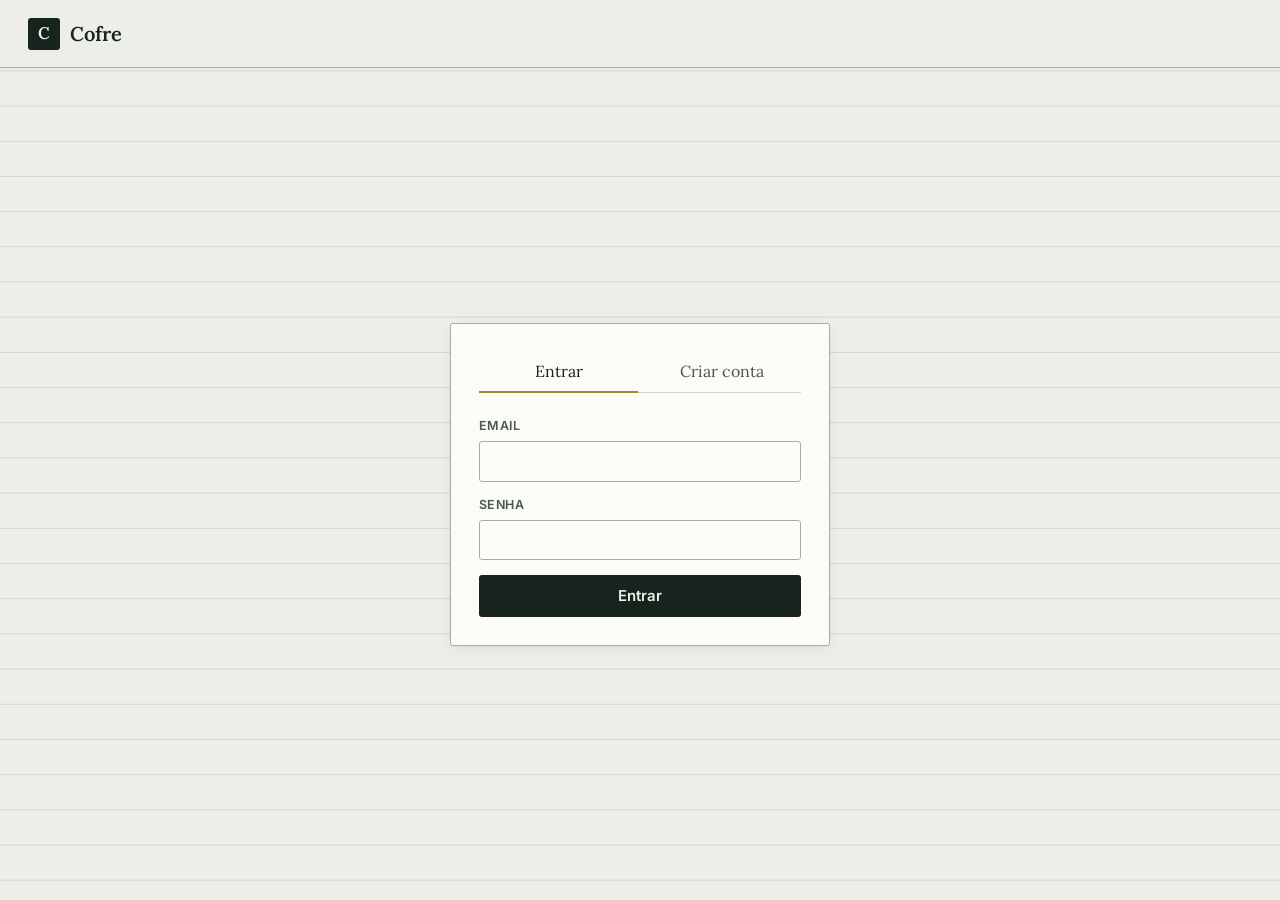
==== front/index.html @ 4e57427f "v1: backend FastAPI + JWT e frontend HTML CSS JS" ====
<!DOCTYPE html>
<html lang="pt-BR">
<head>
<meta charset="UTF-8" />
<meta name="viewport" content="width=device-width, initial-scale=1.0" />
<title>Cofre — controle financeiro pessoal</title>
<link rel="preconnect" href="https://fonts.googleapis.com" />
<link rel="preconnect" href="https://fonts.gstatic.com" crossorigin />
<link href="https://fonts.googleapis.com/css2?family=Lora:ital,wght@0,500;0,600;1,500&family=Inter:wght@400;500;600;700&family=IBM+Plex+Mono:wght@400;500;600&display=swap" rel="stylesheet" />
<link rel="stylesheet" href="css/style.css" />
</head>
<body>

<header class="topo">
  <div class="topo__marca">
    <span class="topo__selo">C</span>
    <span class="topo__nome">Cofre</span>
  </div>
  <button id="btn-sair" class="btn btn--fantasma oculto">Sair</button>
</header>

<main id="tela-auth" class="tela-auth">
  <div class="cartao-auth">
    <div class="cartao-auth__abas" role="tablist">
      <button class="aba is-ativa" data-aba="login" role="tab" aria-selected="true">Entrar</button>
      <button class="aba" data-aba="cadastro" role="tab" aria-selected="false">Criar conta</button>
    </div>

    <form id="form-login" class="formulario" data-painel="login">
      <p class="erro-formulario" id="erro-login" role="alert"></p>
      <label class="campo">
        <span>Email</span>
        <input type="email" name="email" required autocomplete="email" />
      </label>
      <label class="campo">
        <span>Senha</span>
        <input type="password" name="senha" required autocomplete="current-password" />
      </label>
      <button type="submit" class="btn btn--principal">Entrar</button>
    </form>

    <form id="form-cadastro" class="formulario oculto" data-painel="cadastro">
      <p class="erro-formulario" id="erro-cadastro" role="alert"></p>
      <label class="campo">
        <span>Nome</span>
        <input type="text" name="nome" required autocomplete="name" />
      </label>
      <label class="campo">
        <span>Email</span>
        <input type="email" name="email" required autocomplete="email" />
      </label>
      <label class="campo">
        <span>Senha</span>
        <input type="password" name="senha" required minlength="6" autocomplete="new-password" />
      </label>
      <button type="submit" class="btn btn--principal">Criar conta</button>
    </form>
  </div>
</main>

<main id="tela-app" class="tela-app oculto">

  <section class="resumo" aria-label="Resumo financeiro">
    <div class="resumo__item">
      <span class="resumo__rotulo">Receitas</span>
      <span class="resumo__valor valor--receita" id="valor-receitas">R$ 0,00</span>
    </div>
    <div class="resumo__item">
      <span class="resumo__rotulo">Despesas</span>
      <span class="resumo__valor valor--despesa" id="valor-despesas">R$ 0,00</span>
    </div>
    <div class="resumo__item resumo__item--saldo">
      <span class="resumo__rotulo">Saldo</span>
      <span class="resumo__valor resumo__valor--saldo" id="valor-saldo">R$ 0,00</span>
    </div>
  </section>

  <div class="grade-principal">

    <section class="painel painel--form" aria-label="Nova movimentação">
      <h2 class="painel__titulo">Nova movimentação</h2>
      <form id="form-movimentacao" class="formulario">
        <p class="erro-formulario" id="erro-movimentacao" role="alert"></p>

        <div class="campo-grupo-tipo" role="radiogroup" aria-label="Tipo">
          <label class="opcao-tipo">
            <input type="radio" name="tipo" value="receita" checked />
            <span>Receita</span>
          </label>
          <label class="opcao-tipo">
            <input type="radio" name="tipo" value="despesa" />
            <span>Despesa</span>
          </label>
        </div>

        <label class="campo">
          <span>Valor</span>
          <input type="number" name="valor" step="0.01" min="0.01" required placeholder="0,00" />
        </label>

        <label class="campo">
          <span>Categoria</span>
          <select name="categoria_id" id="select-categoria" required></select>
        </label>

        <button type="button" id="btn-toggle-nova-categoria" class="link-acao">+ nova categoria</button>

        <div id="bloco-nova-categoria" class="bloco-nova-categoria oculto">
          <label class="campo">
            <span>Nome da categoria</span>
            <input type="text" id="input-nome-categoria" maxlength="80" placeholder="Ex: Freelas" />
          </label>
          <button type="button" id="btn-salvar-categoria" class="btn btn--secundario btn--pequeno">Salvar categoria</button>
        </div>

        <label class="campo">
          <span>Descrição</span>
          <input type="text" name="descricao" maxlength="255" placeholder="Opcional" />
        </label>

        <label class="campo">
          <span>Data</span>
          <input type="date" name="data" required />
        </label>

        <button type="submit" class="btn btn--principal">Adicionar</button>
      </form>
    </section>

    <section class="painel painel--historico" aria-label="Histórico de movimentações">
      <div class="painel__cabecalho">
        <h2 class="painel__titulo">Histórico</h2>
        <button id="btn-toggle-filtros" class="link-acao">Filtros</button>
      </div>

      <div id="bloco-filtros" class="bloco-filtros oculto">
        <label class="campo campo--compacto">
          <span>Tipo</span>
          <select id="filtro-tipo">
            <option value="">Todos</option>
            <option value="receita">Receita</option>
            <option value="despesa">Despesa</option>
          </select>
        </label>
        <label class="campo campo--compacto">
          <span>Categoria</span>
          <select id="filtro-categoria">
            <option value="">Todas</option>
          </select>
        </label>
        <label class="campo campo--compacto">
          <span>De</span>
          <input type="date" id="filtro-data-inicio" />
        </label>
        <label class="campo campo--compacto">
          <span>Até</span>
          <input type="date" id="filtro-data-fim" />
        </label>
        <label class="campo campo--compacto">
          <span>Ordenar por</span>
          <select id="filtro-ordenar-por">
            <option value="data">Data</option>
            <option value="valor">Valor</option>
            <option value="criado_em">Criado em</option>
          </select>
        </label>
        <label class="campo campo--compacto">
          <span>Ordem</span>
          <select id="filtro-ordem">
            <option value="desc">Decrescente</option>
            <option value="asc">Crescente</option>
          </select>
        </label>
        <div class="bloco-filtros__acoes">
          <button id="btn-aplicar-filtros" class="btn btn--secundario btn--pequeno">Aplicar</button>
          <button id="btn-limpar-filtros" class="btn btn--fantasma btn--pequeno">Limpar</button>
        </div>
      </div>

      <div class="tabela-scroll">
        <table class="tabela-historico">
          <thead>
            <tr>
              <th>Data</th>
              <th>Descrição</th>
              <th>Categoria</th>
              <th class="alinhar-direita">Valor</th>
              <th class="alinhar-direita">Ações</th>
            </tr>
          </thead>
          <tbody id="corpo-historico">
          </tbody>
        </table>
        <p id="historico-vazio" class="estado-vazio oculto">
          Nenhuma movimentação por aqui ainda. Adicione a primeira ao lado.
        </p>
      </div>

      <div class="paginacao">
        <button id="btn-pagina-anterior" class="btn btn--fantasma btn--pequeno" disabled>← Anterior</button>
        <span id="texto-paginacao" class="paginacao__texto"></span>
        <button id="btn-pagina-proxima" class="btn btn--fantasma btn--pequeno" disabled>Próxima →</button>
      </div>
    </section>

  </div>
</main>

<div id="modal-edicao" class="modal oculto" role="dialog" aria-modal="true" aria-labelledby="modal-edicao-titulo">
  <div class="modal__conteudo">
    <h2 id="modal-edicao-titulo" class="painel__titulo">Editar movimentação</h2>
    <form id="form-edicao" class="formulario">
      <p class="erro-formulario" id="erro-edicao" role="alert"></p>
      <input type="hidden" name="id" />
      <label class="campo">
        <span>Valor</span>
        <input type="number" name="valor" step="0.01" min="0.01" required />
      </label>
      <label class="campo">
        <span>Categoria</span>
        <select name="categoria_id" id="select-categoria-edicao" required></select>
      </label>
      <label class="campo">
        <span>Descrição</span>
        <input type="text" name="descricao" maxlength="255" />
      </label>
      <label class="campo">
        <span>Data</span>
        <input type="date" name="data" required />
      </label>
      <div class="modal__acoes">
        <button type="button" id="btn-cancelar-edicao" class="btn btn--fantasma">Cancelar</button>
        <button type="submit" class="btn btn--principal">Salvar</button>
      </div>
    </form>
  </div>
</div>

<div id="regiao-toast" class="regiao-toast" aria-live="polite"></div>

<script src="js/config.js"></script>
<script src="js/api.js"></script>
<script src="js/app.js"></script>
</body>
</html>
---- front/css/style.css ----
/* ============================================================
   COFRE — sistema de design "livro-razão"

   Conceito: precisão contábil, não fintech genérica. Fundo papel,
   tinta verde-floresta, números em monoespaçada como um razão de
   verdade. Verde/terracota codificam receita/despesa (informação
   real, não decoração). O saldo final leva sublinhado duplo — a
   convenção contábil de fechamento de conta.
   ============================================================ */

:root {
  /* Cor */
  --papel: #EDEEE7;
  --papel-cartao: #FBFBF8;
  --tinta: #16241D;
  --tinta-suave: #4A5850;
  --linha: #D3D6C9;
  --linha-forte: #A9AF9C;
  --receita: #2F6F4E;
  --receita-fundo: #E4EFE7;
  --despesa: #B3462C;
  --despesa-fundo: #F5E7E1;
  --dourado: #A9862E;
  --dourado-fundo: #F1E9D2;
  --erro: #A3341E;
  --erro-fundo: #FBE9E5;

  /* Tipografia */
  --fonte-display: "Lora", Georgia, serif;
  --fonte-corpo: "Inter", system-ui, sans-serif;
  --fonte-mono: "IBM Plex Mono", "Courier New", monospace;

  /* Layout */
  --raio: 3px;
  --sombra-cartao: 0 1px 2px rgba(22, 36, 29, 0.06), 0 4px 16px rgba(22, 36, 29, 0.05);
  --transicao: 140ms ease;
}

@media (prefers-reduced-motion: reduce) {
  :root { --transicao: 0ms; }
  * { animation-duration: 0.001ms !important; transition-duration: 0.001ms !important; }
}

* { box-sizing: border-box; }

body {
  margin: 0;
  background: var(--papel);
  background-image:
    linear-gradient(var(--linha) 1px, transparent 1px);
  background-size: 100% 2.2rem;
  color: var(--tinta);
  font-family: var(--fonte-corpo);
  font-size: 15px;
  line-height: 1.5;
  min-height: 100vh;
}

.oculto { display: none !important; }

button, input, select {
  font-family: inherit;
  font-size: inherit;
  color: inherit;
}

:focus-visible {
  outline: 2px solid var(--dourado);
  outline-offset: 2px;
}

/* ---------- Topo ---------- */

.topo {
  display: flex;
  align-items: center;
  justify-content: space-between;
  padding: 1.1rem 1.75rem;
  border-bottom: 1px solid var(--linha-forte);
  background: var(--papel);
}

.topo__marca {
  display: flex;
  align-items: center;
  gap: 0.6rem;
}

.topo__selo {
  width: 2rem;
  height: 2rem;
  display: grid;
  place-items: center;
  background: var(--tinta);
  color: var(--papel);
  font-family: var(--fonte-display);
  font-weight: 600;
  border-radius: var(--raio);
  font-size: 1.05rem;
}

.topo__nome {
  font-family: var(--fonte-display);
  font-weight: 600;
  font-size: 1.25rem;
  letter-spacing: 0.01em;
}

/* ---------- Botões ---------- */

.btn {
  font-weight: 600;
  padding: 0.65rem 1.2rem;
  border-radius: var(--raio);
  border: 1px solid transparent;
  cursor: pointer;
  transition: background var(--transicao), border-color var(--transicao), color var(--transicao);
}

.btn--principal {
  background: var(--tinta);
  color: var(--papel);
}
.btn--principal:hover { background: #24382c; }

.btn--secundario {
  background: transparent;
  border-color: var(--tinta);
  color: var(--tinta);
}
.btn--secundario:hover { background: rgba(22, 36, 29, 0.06); }

.btn--fantasma {
  background: transparent;
  color: var(--tinta-suave);
  border-color: var(--linha-forte);
}
.btn--fantasma:hover { border-color: var(--tinta); color: var(--tinta); }

.btn--pequeno { padding: 0.45rem 0.85rem; font-size: 0.85rem; }

.btn:disabled { opacity: 0.4; cursor: not-allowed; }

.link-acao {
  background: none;
  border: none;
  padding: 0;
  color: var(--dourado);
  font-weight: 600;
  font-size: 0.85rem;
  cursor: pointer;
  text-decoration: underline;
  text-underline-offset: 3px;
}

/* ---------- Auth ---------- */

.tela-auth {
  min-height: calc(100vh - 68px);
  display: grid;
  place-items: center;
  padding: 2rem 1rem;
}

.cartao-auth {
  width: 100%;
  max-width: 380px;
  background: var(--papel-cartao);
  border: 1px solid var(--linha-forte);
  border-radius: var(--raio);
  box-shadow: var(--sombra-cartao);
  padding: 1.75rem;
}

.cartao-auth__abas {
  display: flex;
  gap: 0.25rem;
  margin-bottom: 1.5rem;
  border-bottom: 1px solid var(--linha);
}

.aba {
  flex: 1;
  background: none;
  border: none;
  padding: 0.6rem 0;
  font-family: var(--fonte-display);
  font-size: 1rem;
  color: var(--tinta-suave);
  cursor: pointer;
  border-bottom: 2px solid transparent;
  margin-bottom: -1px;
}

.aba.is-ativa {
  color: var(--tinta);
  border-bottom-color: var(--dourado);
}

/* ---------- Formulários ---------- */

.formulario { display: flex; flex-direction: column; gap: 0.9rem; }

.campo { display: flex; flex-direction: column; gap: 0.35rem; }

.campo span {
  font-size: 0.78rem;
  font-weight: 600;
  color: var(--tinta-suave);
  text-transform: uppercase;
  letter-spacing: 0.04em;
}

.campo input, .campo select {
  padding: 0.6rem 0.7rem;
  border: 1px solid var(--linha-forte);
  border-radius: var(--raio);
  background: var(--papel-cartao);
  color: var(--tinta);
}

.campo input:focus, .campo select:focus {
  border-color: var(--dourado);
}

.campo--compacto { min-width: 130px; }

.erro-formulario {
  display: none;
  margin: 0;
  padding: 0.6rem 0.8rem;
  background: var(--erro-fundo);
  color: var(--erro);
  border-radius: var(--raio);
  font-size: 0.85rem;
}
.erro-formulario.is-visivel { display: block; }

.campo-grupo-tipo {
  display: flex;
  gap: 0.6rem;
}

.opcao-tipo {
  flex: 1;
  display: flex;
  align-items: center;
  justify-content: center;
  gap: 0.4rem;
  padding: 0.55rem;
  border: 1px solid var(--linha-forte);
  border-radius: var(--raio);
  cursor: pointer;
  font-weight: 600;
  font-size: 0.9rem;
}

.opcao-tipo:has(input:checked) {
  border-color: var(--tinta);
  background: rgba(22, 36, 29, 0.05);
}

.bloco-nova-categoria {
  display: flex;
  gap: 0.6rem;
  align-items: flex-end;
  padding: 0.75rem;
  background: var(--dourado-fundo);
  border-radius: var(--raio);
}
.bloco-nova-categoria .campo { flex: 1; }

/* ---------- App / Dashboard ---------- */

.tela-app {
  max-width: 1100px;
  margin: 0 auto;
  padding: 1.75rem;
}

.resumo {
  display: grid;
  grid-template-columns: repeat(3, 1fr);
  gap: 1rem;
  margin-bottom: 1.75rem;
}

.resumo__item {
  background: var(--papel-cartao);
  border: 1px solid var(--linha-forte);
  border-radius: var(--raio);
  padding: 1.1rem 1.3rem;
  box-shadow: var(--sombra-cartao);
}

.resumo__rotulo {
  display: block;
  font-size: 0.78rem;
  font-weight: 600;
  text-transform: uppercase;
  letter-spacing: 0.05em;
  color: var(--tinta-suave);
  margin-bottom: 0.4rem;
}

.resumo__valor {
  display: block;
  font-family: var(--fonte-mono);
  font-size: 1.5rem;
  font-weight: 600;
}

.valor--receita { color: var(--receita); }
.valor--despesa { color: var(--despesa); }

.resumo__item--saldo {
  border-color: var(--tinta);
}

.resumo__valor--saldo {
  padding-bottom: 0.35rem;
  border-bottom: 3px double var(--tinta);
  display: inline-block;
}

/* ---------- Grade principal ---------- */

.grade-principal {
  display: grid;
  grid-template-columns: 300px 1fr;
  gap: 1.5rem;
  align-items: start;
}

.painel {
  background: var(--papel-cartao);
  border: 1px solid var(--linha-forte);
  border-radius: var(--raio);
  box-shadow: var(--sombra-cartao);
  padding: 1.3rem;
}

.painel__titulo {
  font-family: var(--fonte-display);
  font-size: 1.1rem;
  font-weight: 600;
  margin: 0 0 1rem;
}

.painel__cabecalho {
  display: flex;
  align-items: center;
  justify-content: space-between;
  margin-bottom: 1rem;
}
.painel__cabecalho .painel__titulo { margin: 0; }

/* ---------- Filtros ---------- */

.bloco-filtros {
  display: flex;
  flex-wrap: wrap;
  gap: 0.75rem;
  padding: 1rem;
  margin-bottom: 1rem;
  background: var(--papel);
  border: 1px solid var(--linha);
  border-radius: var(--raio);
  align-items: flex-end;
}

.bloco-filtros__acoes {
  display: flex;
  gap: 0.5rem;
}

/* ---------- Tabela ---------- */

.tabela-scroll { overflow-x: auto; }

.tabela-historico {
  width: 100%;
  border-collapse: collapse;
  font-size: 0.9rem;
}

.tabela-historico th {
  text-align: left;
  font-size: 0.72rem;
  text-transform: uppercase;
  letter-spacing: 0.05em;
  color: var(--tinta-suave);
  padding: 0.5rem 0.6rem;
  border-bottom: 1px solid var(--linha-forte);
}

.tabela-historico td {
  padding: 0.65rem 0.6rem;
  border-bottom: 1px solid var(--linha);
  vertical-align: middle;
}

.tabela-historico tbody tr:hover { background: rgba(22, 36, 29, 0.03); }

.alinhar-direita { text-align: right; }

.celula-valor {
  font-family: var(--fonte-mono);
  font-weight: 600;
  white-space: nowrap;
}

.etiqueta-categoria {
  display: inline-block;
  padding: 0.15rem 0.55rem;
  border-radius: 999px;
  font-size: 0.78rem;
  background: var(--linha);
}

.acoes-linha { display: flex; gap: 0.5rem; justify-content: flex-end; }
.acoes-linha button {
  background: none;
  border: none;
  padding: 0.2rem 0.3rem;
  cursor: pointer;
  font-size: 0.82rem;
  font-weight: 600;
  color: var(--tinta-suave);
  text-decoration: underline;
  text-underline-offset: 2px;
}
.acoes-linha button:hover { color: var(--tinta); }
.acoes-linha .btn-apagar:hover { color: var(--despesa); }

.estado-vazio {
  text-align: center;
  color: var(--tinta-suave);
  padding: 2rem 1rem;
  font-style: italic;
  font-family: var(--fonte-display);
}

/* ---------- Paginação ---------- */

.paginacao {
  display: flex;
  align-items: center;
  justify-content: center;
  gap: 1rem;
  margin-top: 1rem;
}

.paginacao__texto {
  font-family: var(--fonte-mono);
  font-size: 0.8rem;
  color: var(--tinta-suave);
}

/* ---------- Modal de edição ---------- */

.modal {
  position: fixed;
  inset: 0;
  background: rgba(22, 36, 29, 0.35);
  display: grid;
  place-items: center;
  padding: 1rem;
  z-index: 10;
}

.modal__conteudo {
  width: 100%;
  max-width: 420px;
  background: var(--papel-cartao);
  border-radius: var(--raio);
  padding: 1.5rem;
  box-shadow: var(--sombra-cartao);
}

.modal__acoes {
  display: flex;
  justify-content: flex-end;
  gap: 0.6rem;
  margin-top: 0.4rem;
}

/* ---------- Toasts ---------- */

.regiao-toast {
  position: fixed;
  bottom: 1.25rem;
  right: 1.25rem;
  display: flex;
  flex-direction: column;
  gap: 0.5rem;
  z-index: 20;
}

.toast {
  background: var(--tinta);
  color: var(--papel);
  padding: 0.7rem 1rem;
  border-radius: var(--raio);
  font-size: 0.85rem;
  box-shadow: var(--sombra-cartao);
  animation: toast-entrada var(--transicao) ease;
}

.toast--erro { background: var(--erro); }

@keyframes toast-entrada {
  from { opacity: 0; transform: translateY(6px); }
  to { opacity: 1; transform: translateY(0); }
}

/* ---------- Responsivo ---------- */

@media (max-width: 800px) {
  .grade-principal { grid-template-columns: 1fr; }
  .resumo { grid-template-columns: 1fr; }
  .tela-app { padding: 1rem; }
}
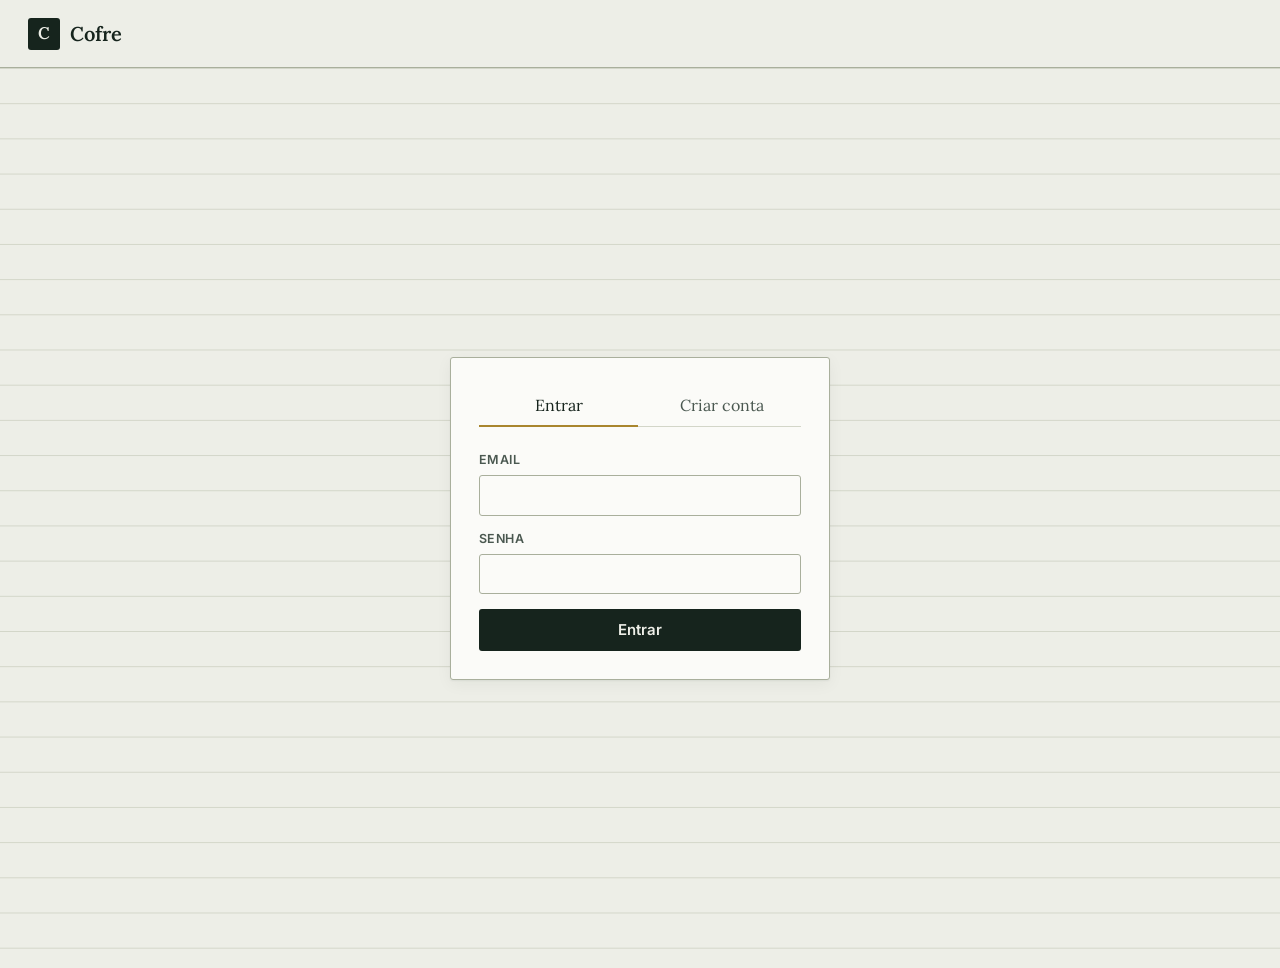
==== commit de3c36f8: "fase 1 da profissionalização do mvp" ====
--- a/front/index.html
+++ b/front/index.html
@@ -9,14 +9,13 @@
 <link href="https://fonts.googleapis.com/css2?family=Lora:ital,wght@0,500;0,600;1,500&family=Inter:wght@400;500;600;700&family=IBM+Plex+Mono:wght@400;500;600&display=swap" rel="stylesheet" />
 <link rel="stylesheet" href="css/style.css" />
 </head>
-<body>
-
-<header class="topo">
+<body data-pagina="inicio">
+
+<header class="topo" id="topo-publico">
   <div class="topo__marca">
     <span class="topo__selo">C</span>
     <span class="topo__nome">Cofre</span>
   </div>
-  <button id="btn-sair" class="btn btn--fantasma oculto">Sair</button>
 </header>
 
 <main id="tela-auth" class="tela-auth">
@@ -58,153 +57,225 @@
   </div>
 </main>
 
-<main id="tela-app" class="tela-app oculto">
-
-  <section class="resumo" aria-label="Resumo financeiro">
-    <div class="resumo__item">
-      <span class="resumo__rotulo">Receitas</span>
-      <span class="resumo__valor valor--receita" id="valor-receitas">R$ 0,00</span>
+<div id="app-shell" class="app-shell oculto">
+
+  <aside class="sidebar" id="sidebar">
+    <div class="sidebar__topo">
+      <button type="button" class="sidebar__toggle" data-acao="toggle-sidebar" aria-label="Recolher/expandir menu">☰</button>
+      <div class="sidebar__marca">
+        <span class="sidebar__selo">C</span>
+        <span class="sidebar__nome">Cofre</span>
+      </div>
     </div>
-    <div class="resumo__item">
-      <span class="resumo__rotulo">Despesas</span>
-      <span class="resumo__valor valor--despesa" id="valor-despesas">R$ 0,00</span>
+
+    <nav class="sidebar__nav">
+      <a href="index.html" class="sidebar__link" data-pagina="inicio">
+        <span class="sidebar__icone"><svg viewBox="0 0 24 24" fill="none" stroke="currentColor" stroke-width="2" stroke-linecap="round" stroke-linejoin="round"><path d="M3 11l9-8 9 8"/><path d="M5 10v10h14V10"/></svg></span>
+        <span class="sidebar__label">Início</span>
+      </a>
+      <a href="relatorios.html" class="sidebar__link" data-pagina="relatorios">
+        <span class="sidebar__icone"><svg viewBox="0 0 24 24" fill="none" stroke="currentColor" stroke-width="2" stroke-linecap="round" stroke-linejoin="round"><line x1="4" y1="20" x2="4" y2="12"/><line x1="12" y1="20" x2="12" y2="6"/><line x1="20" y1="20" x2="20" y2="14"/></svg></span>
+        <span class="sidebar__label">Relatórios</span>
+      </a>
+      <button type="button" class="sidebar__link" id="link-contas-sidebar">
+        <span class="sidebar__icone"><svg viewBox="0 0 24 24" fill="none" stroke="currentColor" stroke-width="2" stroke-linecap="round" stroke-linejoin="round"><rect x="3" y="6" width="18" height="13" rx="2"/><path d="M3 10h18"/><circle cx="16" cy="14" r="1"/></svg></span>
+        <span class="sidebar__label">Contas</span>
+      </button>
+      <span class="sidebar__link sidebar__link--desabilitado" title="Em breve">
+        <span class="sidebar__icone"><svg viewBox="0 0 24 24" fill="none" stroke="currentColor" stroke-width="2" stroke-linecap="round" stroke-linejoin="round"><circle cx="12" cy="12" r="9"/><path d="M12 7v5l3 3"/></svg></span>
+        <span class="sidebar__label">Pendências</span>
+        <span class="sidebar__selo-em-breve">em breve</span>
+      </span>
+      <span class="sidebar__link sidebar__link--desabilitado" title="Em breve">
+        <span class="sidebar__icone"><svg viewBox="0 0 24 24" fill="none" stroke="currentColor" stroke-width="2" stroke-linecap="round" stroke-linejoin="round"><circle cx="12" cy="12" r="9"/><circle cx="12" cy="12" r="5"/><circle cx="12" cy="12" r="1"/></svg></span>
+        <span class="sidebar__label">Planos e Metas</span>
+        <span class="sidebar__selo-em-breve">em breve</span>
+      </span>
+    </nav>
+
+    <div class="sidebar__rodape">
+      <button id="btn-sair-sidebar" class="btn btn--fantasma btn--pequeno"><span class="rotulo-completo">Sair</span></button>
     </div>
-    <div class="resumo__item resumo__item--saldo">
-      <span class="resumo__rotulo">Saldo</span>
-      <span class="resumo__valor resumo__valor--saldo" id="valor-saldo">R$ 0,00</span>
-    </div>
-  </section>
-
-  <div class="grade-principal">
-
-    <section class="painel painel--form" aria-label="Nova movimentação">
-      <h2 class="painel__titulo">Nova movimentação</h2>
-      <form id="form-movimentacao" class="formulario">
-        <p class="erro-formulario" id="erro-movimentacao" role="alert"></p>
-
-        <div class="campo-grupo-tipo" role="radiogroup" aria-label="Tipo">
-          <label class="opcao-tipo">
-            <input type="radio" name="tipo" value="receita" checked />
-            <span>Receita</span>
-          </label>
-          <label class="opcao-tipo">
-            <input type="radio" name="tipo" value="despesa" />
-            <span>Despesa</span>
-          </label>
+  </aside>
+
+  <div class="app-shell__conteudo">
+    <header class="topo">
+      <button type="button" class="topo__abrir-sidebar" data-acao="toggle-sidebar" aria-label="Abrir/recolher menu">☰</button>
+    </header>
+
+    <main id="tela-app" class="tela-app">
+
+      <section class="resumo" aria-label="Resumo financeiro">
+        <div class="resumo__item">
+          <span class="resumo__rotulo">Receitas</span>
+          <span class="resumo__valor valor--receita" id="valor-receitas">R$ 0,00</span>
         </div>
-
-        <label class="campo">
-          <span>Valor</span>
-          <input type="number" name="valor" step="0.01" min="0.01" required placeholder="0,00" />
-        </label>
-
-        <label class="campo">
-          <span>Categoria</span>
-          <select name="categoria_id" id="select-categoria" required></select>
-        </label>
-
-        <button type="button" id="btn-toggle-nova-categoria" class="link-acao">+ nova categoria</button>
-
-        <div id="bloco-nova-categoria" class="bloco-nova-categoria oculto">
-          <label class="campo">
-            <span>Nome da categoria</span>
-            <input type="text" id="input-nome-categoria" maxlength="80" placeholder="Ex: Freelas" />
-          </label>
-          <button type="button" id="btn-salvar-categoria" class="btn btn--secundario btn--pequeno">Salvar categoria</button>
+        <div class="resumo__item">
+          <span class="resumo__rotulo">Despesas</span>
+          <span class="resumo__valor valor--despesa" id="valor-despesas">R$ 0,00</span>
         </div>
-
-        <label class="campo">
-          <span>Descrição</span>
-          <input type="text" name="descricao" maxlength="255" placeholder="Opcional" />
-        </label>
-
-        <label class="campo">
-          <span>Data</span>
-          <input type="date" name="data" required />
-        </label>
-
-        <button type="submit" class="btn btn--principal">Adicionar</button>
-      </form>
-    </section>
-
-    <section class="painel painel--historico" aria-label="Histórico de movimentações">
-      <div class="painel__cabecalho">
-        <h2 class="painel__titulo">Histórico</h2>
-        <button id="btn-toggle-filtros" class="link-acao">Filtros</button>
-      </div>
-
-      <div id="bloco-filtros" class="bloco-filtros oculto">
-        <label class="campo campo--compacto">
-          <span>Tipo</span>
-          <select id="filtro-tipo">
-            <option value="">Todos</option>
-            <option value="receita">Receita</option>
-            <option value="despesa">Despesa</option>
-          </select>
-        </label>
-        <label class="campo campo--compacto">
-          <span>Categoria</span>
-          <select id="filtro-categoria">
-            <option value="">Todas</option>
-          </select>
-        </label>
-        <label class="campo campo--compacto">
-          <span>De</span>
-          <input type="date" id="filtro-data-inicio" />
-        </label>
-        <label class="campo campo--compacto">
-          <span>Até</span>
-          <input type="date" id="filtro-data-fim" />
-        </label>
-        <label class="campo campo--compacto">
-          <span>Ordenar por</span>
-          <select id="filtro-ordenar-por">
-            <option value="data">Data</option>
-            <option value="valor">Valor</option>
-            <option value="criado_em">Criado em</option>
-          </select>
-        </label>
-        <label class="campo campo--compacto">
-          <span>Ordem</span>
-          <select id="filtro-ordem">
-            <option value="desc">Decrescente</option>
-            <option value="asc">Crescente</option>
-          </select>
-        </label>
-        <div class="bloco-filtros__acoes">
-          <button id="btn-aplicar-filtros" class="btn btn--secundario btn--pequeno">Aplicar</button>
-          <button id="btn-limpar-filtros" class="btn btn--fantasma btn--pequeno">Limpar</button>
+        <div class="resumo__item resumo__item--saldo">
+          <span class="resumo__rotulo">Saldo</span>
+          <span class="resumo__valor resumo__valor--saldo" id="valor-saldo">R$ 0,00</span>
         </div>
-      </div>
-
-      <div class="tabela-scroll">
-        <table class="tabela-historico">
-          <thead>
-            <tr>
-              <th>Data</th>
-              <th>Descrição</th>
-              <th>Categoria</th>
-              <th class="alinhar-direita">Valor</th>
-              <th class="alinhar-direita">Ações</th>
-            </tr>
-          </thead>
-          <tbody id="corpo-historico">
-          </tbody>
-        </table>
-        <p id="historico-vazio" class="estado-vazio oculto">
-          Nenhuma movimentação por aqui ainda. Adicione a primeira ao lado.
-        </p>
-      </div>
-
-      <div class="paginacao">
-        <button id="btn-pagina-anterior" class="btn btn--fantasma btn--pequeno" disabled>← Anterior</button>
-        <span id="texto-paginacao" class="paginacao__texto"></span>
-        <button id="btn-pagina-proxima" class="btn btn--fantasma btn--pequeno" disabled>Próxima →</button>
-      </div>
-    </section>
-
-  </div>
-</main>
+      </section>
+
+      <section class="painel painel--contas" id="painel-contas" aria-label="Contas bancárias">
+        <div class="painel__cabecalho">
+          <h2 class="painel__titulo">Contas</h2>
+          <div style="display:flex; gap:0.9rem;">
+            <button type="button" id="btn-abrir-transferencia" class="link-acao">transferir</button>
+            <button type="button" id="btn-nova-conta" class="link-acao">+ nova conta</button>
+          </div>
+        </div>
+        <div id="lista-contas" class="lista-contas"></div>
+        <p id="contas-vazio" class="estado-vazio oculto">Nenhuma conta cadastrada ainda. Crie a primeira pra poder lançar movimentações.</p>
+      </section>
+
+      <div class="grade-principal">
+
+        <section class="painel painel--form" aria-label="Nova movimentação">
+          <h2 class="painel__titulo">Nova movimentação</h2>
+          <form id="form-movimentacao" class="formulario">
+            <p class="erro-formulario" id="erro-movimentacao" role="alert"></p>
+
+            <div class="campo-grupo-tipo" role="radiogroup" aria-label="Tipo">
+              <label class="opcao-tipo">
+                <input type="radio" name="tipo" value="receita" checked />
+                <span>Receita</span>
+              </label>
+              <label class="opcao-tipo">
+                <input type="radio" name="tipo" value="despesa" />
+                <span>Despesa</span>
+              </label>
+            </div>
+
+            <label class="campo">
+              <span>Valor</span>
+              <input type="number" name="valor" step="0.01" min="0.01" required placeholder="0,00" />
+            </label>
+
+            <label class="campo">
+              <span>Categoria</span>
+              <select name="categoria_id" id="select-categoria" required></select>
+            </label>
+
+            <button type="button" id="btn-toggle-nova-categoria" class="link-acao">+ nova categoria</button>
+
+            <div id="bloco-nova-categoria" class="bloco-nova-categoria oculto">
+              <label class="campo">
+                <span>Nome da categoria</span>
+                <input type="text" id="input-nome-categoria" maxlength="80" placeholder="Ex: Freelas" />
+              </label>
+              <button type="button" id="btn-salvar-categoria" class="btn btn--secundario btn--pequeno">Salvar categoria</button>
+            </div>
+
+            <label class="campo">
+              <span>Conta</span>
+              <select name="conta_id" id="select-conta" required></select>
+            </label>
+
+            <label class="campo">
+              <span>Descrição</span>
+              <input type="text" name="descricao" maxlength="255" placeholder="Opcional" />
+            </label>
+
+            <label class="campo">
+              <span>Data</span>
+              <input type="date" name="data" required />
+            </label>
+
+            <button type="submit" class="btn btn--principal">Adicionar</button>
+          </form>
+        </section>
+
+        <section class="painel painel--historico" aria-label="Histórico de movimentações">
+          <div class="painel__cabecalho">
+            <h2 class="painel__titulo">Histórico</h2>
+            <button id="btn-toggle-filtros" class="link-acao">Filtros</button>
+          </div>
+
+          <div id="bloco-filtros" class="bloco-filtros oculto">
+            <label class="campo campo--compacto">
+              <span>Tipo</span>
+              <select id="filtro-tipo">
+                <option value="">Todos</option>
+                <option value="receita">Receita</option>
+                <option value="despesa">Despesa</option>
+              </select>
+            </label>
+            <label class="campo campo--compacto">
+              <span>Categoria</span>
+              <select id="filtro-categoria">
+                <option value="">Todas</option>
+              </select>
+            </label>
+            <label class="campo campo--compacto">
+              <span>Conta</span>
+              <select id="filtro-conta">
+                <option value="">Todas</option>
+              </select>
+            </label>
+            <label class="campo campo--compacto">
+              <span>De</span>
+              <input type="date" id="filtro-data-inicio" />
+            </label>
+            <label class="campo campo--compacto">
+              <span>Até</span>
+              <input type="date" id="filtro-data-fim" />
+            </label>
+            <label class="campo campo--compacto">
+              <span>Ordenar por</span>
+              <select id="filtro-ordenar-por">
+                <option value="data">Data</option>
+                <option value="valor">Valor</option>
+                <option value="criado_em">Criado em</option>
+              </select>
+            </label>
+            <label class="campo campo--compacto">
+              <span>Ordem</span>
+              <select id="filtro-ordem">
+                <option value="desc">Decrescente</option>
+                <option value="asc">Crescente</option>
+              </select>
+            </label>
+            <div class="bloco-filtros__acoes">
+              <button id="btn-aplicar-filtros" class="btn btn--secundario btn--pequeno">Aplicar</button>
+              <button id="btn-limpar-filtros" class="btn btn--fantasma btn--pequeno">Limpar</button>
+            </div>
+          </div>
+
+          <div class="tabela-scroll">
+            <table class="tabela-historico">
+              <thead>
+                <tr>
+                  <th>Data</th>
+                  <th>Descrição</th>
+                  <th>Categoria</th>
+                  <th>Conta</th>
+                  <th class="alinhar-direita">Valor</th>
+                  <th class="alinhar-direita">Ações</th>
+                </tr>
+              </thead>
+              <tbody id="corpo-historico">
+              </tbody>
+            </table>
+            <p id="historico-vazio" class="estado-vazio oculto">
+              Nenhuma movimentação por aqui ainda. Adicione a primeira ao lado.
+            </p>
+          </div>
+
+          <div class="paginacao">
+            <button id="btn-pagina-anterior" class="btn btn--fantasma btn--pequeno" disabled>← Anterior</button>
+            <span id="texto-paginacao" class="paginacao__texto"></span>
+            <button id="btn-pagina-proxima" class="btn btn--fantasma btn--pequeno" disabled>Próxima →</button>
+          </div>
+        </section>
+
+      </div>
+    </main>
+  </div>
+</div>
 
 <div id="modal-edicao" class="modal oculto" role="dialog" aria-modal="true" aria-labelledby="modal-edicao-titulo">
   <div class="modal__conteudo">
@@ -221,6 +292,10 @@
         <select name="categoria_id" id="select-categoria-edicao" required></select>
       </label>
       <label class="campo">
+        <span>Conta</span>
+        <select name="conta_id" id="select-conta-edicao" required></select>
+      </label>
+      <label class="campo">
         <span>Descrição</span>
         <input type="text" name="descricao" maxlength="255" />
       </label>
@@ -236,10 +311,71 @@
   </div>
 </div>
 
+<div id="modal-form-conta" class="modal oculto" role="dialog" aria-modal="true" aria-labelledby="titulo-modal-conta">
+  <div class="modal__conteudo">
+    <h2 class="painel__titulo" id="titulo-modal-conta">Nova conta</h2>
+    <form id="form-conta" class="formulario">
+      <p class="erro-formulario" id="erro-conta" role="alert"></p>
+      <input type="hidden" name="id" />
+      <label class="campo">
+        <span>Banco</span>
+        <input type="text" name="nome_banco" required maxlength="80" placeholder="Ex: Itaú" />
+      </label>
+      <label class="campo">
+        <span>Apelido (opcional)</span>
+        <input type="text" name="apelido" maxlength="80" placeholder="Ex: Conta Principal" />
+      </label>
+      <label class="campo">
+        <span>Saldo inicial</span>
+        <input type="number" name="saldo_inicial" step="0.01" value="0" />
+      </label>
+      <div class="modal__acoes">
+        <button type="button" id="btn-cancelar-conta" class="btn btn--fantasma">Cancelar</button>
+        <button type="submit" class="btn btn--principal">Salvar</button>
+      </div>
+    </form>
+  </div>
+</div>
+
+<div id="modal-transferencia" class="modal oculto" role="dialog" aria-modal="true" aria-labelledby="titulo-modal-transferencia">
+  <div class="modal__conteudo">
+    <h2 class="painel__titulo" id="titulo-modal-transferencia">Transferir entre contas</h2>
+    <form id="form-transferencia" class="formulario">
+      <p class="erro-formulario" id="erro-transferencia" role="alert"></p>
+      <label class="campo">
+        <span>De</span>
+        <select name="conta_origem_id" id="select-conta-origem" required></select>
+      </label>
+      <label class="campo">
+        <span>Para</span>
+        <select name="conta_destino_id" id="select-conta-destino" required></select>
+      </label>
+      <label class="campo">
+        <span>Valor</span>
+        <input type="number" name="valor" step="0.01" min="0.01" required />
+      </label>
+      <label class="campo">
+        <span>Descrição</span>
+        <input type="text" name="descricao" maxlength="255" placeholder="Opcional" />
+      </label>
+      <label class="campo">
+        <span>Data</span>
+        <input type="date" name="data" required />
+      </label>
+      <div class="modal__acoes">
+        <button type="button" id="btn-cancelar-transferencia" class="btn btn--fantasma">Cancelar</button>
+        <button type="submit" class="btn btn--principal">Transferir</button>
+      </div>
+    </form>
+  </div>
+</div>
+
 <div id="regiao-toast" class="regiao-toast" aria-live="polite"></div>
 
 <script src="js/config.js"></script>
+<script src="js/utils.js"></script>
 <script src="js/api.js"></script>
 <script src="js/app.js"></script>
+<script src="js/sidebar.js"></script>
 </body>
-</html>
+</html>
--- a/front/css/style.css
+++ b/front/css/style.css
@@ -25,6 +25,13 @@
   --erro: #A3341E;
   --erro-fundo: #FBE9E5;
 
+  /* Sidebar (mais escura que o resto, pra dar hierarquia sem redesenhar
+     o app inteiro — ver decisão pendente de direção visual completa) */
+  --sidebar-fundo: #16241D;
+  --sidebar-texto: #C9D2C5;
+  --sidebar-texto-ativo: #FBFBF8;
+  --sidebar-hover: #223327;
+
   /* Tipografia */
   --fonte-display: "Lora", Georgia, serif;
   --fonte-corpo: "Inter", system-ui, sans-serif;
@@ -34,6 +41,8 @@
   --raio: 3px;
   --sombra-cartao: 0 1px 2px rgba(22, 36, 29, 0.06), 0 4px 16px rgba(22, 36, 29, 0.05);
   --transicao: 140ms ease;
+  --sidebar-largura: 224px;
+  --sidebar-largura-recolhida: 64px;
 }
 
 @media (prefers-reduced-motion: reduce) {
@@ -46,9 +55,6 @@
 body {
   margin: 0;
   background: var(--papel);
-  background-image:
-    linear-gradient(var(--linha) 1px, transparent 1px);
-  background-size: 100% 2.2rem;
   color: var(--tinta);
   font-family: var(--fonte-corpo);
   font-size: 15px;
@@ -69,7 +75,164 @@
   outline-offset: 2px;
 }
 
-/* ---------- Topo ---------- */
+/* ---------- Estrutura da aplicação (sidebar + conteúdo) ---------- */
+
+.app-shell {
+  display: flex;
+  align-items: stretch;
+  min-height: 100vh;
+}
+
+.app-shell__conteudo {
+  flex: 1;
+  min-width: 0;
+  background: var(--papel);
+  background-image: linear-gradient(var(--linha) 1px, transparent 1px);
+  background-size: 100% 2.2rem;
+}
+
+/* ---------- Sidebar ---------- */
+
+.sidebar {
+  width: var(--sidebar-largura);
+  flex-shrink: 0;
+  background: var(--sidebar-fundo);
+  color: var(--sidebar-texto);
+  display: flex;
+  flex-direction: column;
+  position: sticky;
+  top: 0;
+  height: 100vh;
+  transition: width var(--transicao);
+  overflow-x: hidden;
+}
+
+.sidebar--recolhida { width: var(--sidebar-largura-recolhida); }
+
+.sidebar__topo {
+  display: flex;
+  align-items: center;
+  gap: 0.65rem;
+  padding: 1.1rem 1rem;
+  border-bottom: 1px solid rgba(255, 255, 255, 0.08);
+}
+
+.sidebar__toggle {
+  background: none;
+  border: none;
+  color: var(--sidebar-texto);
+  font-size: 1.15rem;
+  line-height: 1;
+  cursor: pointer;
+  padding: 0.3rem;
+  border-radius: var(--raio);
+  flex-shrink: 0;
+}
+.sidebar__toggle:hover { background: var(--sidebar-hover); }
+
+.sidebar__marca {
+  display: flex;
+  align-items: center;
+  gap: 0.55rem;
+  overflow: hidden;
+  white-space: nowrap;
+}
+
+.sidebar__selo {
+  width: 1.9rem;
+  height: 1.9rem;
+  flex-shrink: 0;
+  display: grid;
+  place-items: center;
+  background: var(--dourado);
+  color: var(--tinta);
+  font-family: var(--fonte-display);
+  font-weight: 700;
+  border-radius: var(--raio);
+  font-size: 1rem;
+}
+
+.sidebar__nome {
+  font-family: var(--fonte-display);
+  font-weight: 600;
+  font-size: 1.1rem;
+  color: var(--sidebar-texto-ativo);
+}
+
+.sidebar--recolhida .sidebar__nome { display: none; }
+
+.sidebar__nav {
+  flex: 1;
+  display: flex;
+  flex-direction: column;
+  gap: 0.15rem;
+  padding: 0.85rem 0.6rem;
+  overflow-y: auto;
+}
+
+.sidebar__link {
+  display: flex;
+  align-items: center;
+  gap: 0.75rem;
+  padding: 0.6rem 0.65rem;
+  border-radius: var(--raio);
+  color: var(--sidebar-texto);
+  text-decoration: none;
+  font-weight: 600;
+  font-size: 0.88rem;
+  background: none;
+  border: none;
+  cursor: pointer;
+  width: 100%;
+  text-align: left;
+  white-space: nowrap;
+}
+
+.sidebar__link:hover { background: var(--sidebar-hover); color: var(--sidebar-texto-ativo); }
+
+.sidebar__link.is-ativo {
+  background: var(--dourado);
+  color: var(--tinta);
+}
+
+.sidebar__link--desabilitado {
+  cursor: default;
+  opacity: 0.55;
+}
+.sidebar__link--desabilitado:hover { background: none; color: var(--sidebar-texto); }
+
+.sidebar__icone {
+  flex-shrink: 0;
+  width: 1.15rem;
+  height: 1.15rem;
+  display: grid;
+  place-items: center;
+}
+.sidebar__icone svg { width: 100%; height: 100%; }
+
+.sidebar__label { overflow: hidden; text-overflow: ellipsis; }
+.sidebar--recolhida .sidebar__label,
+.sidebar--recolhida .sidebar__selo-em-breve { display: none; }
+
+.sidebar__selo-em-breve {
+  margin-left: auto;
+  font-size: 0.62rem;
+  text-transform: uppercase;
+  letter-spacing: 0.03em;
+  background: rgba(255, 255, 255, 0.1);
+  padding: 0.15rem 0.4rem;
+  border-radius: 999px;
+  flex-shrink: 0;
+}
+
+.sidebar__rodape {
+  padding: 0.85rem 0.9rem;
+  border-top: 1px solid rgba(255, 255, 255, 0.08);
+}
+.sidebar--recolhida .sidebar__rodape .btn { padding: 0.5rem; }
+.sidebar--recolhida .sidebar__rodape .btn span.rotulo-completo { display: none; }
+
+/* ---------- Topo (dentro do conteúdo, sem sidebar) ---------- */
 
 .topo {
   display: flex;
@@ -77,7 +240,6 @@
   justify-content: space-between;
   padding: 1.1rem 1.75rem;
   border-bottom: 1px solid var(--linha-forte);
-  background: var(--papel);
 }
 
 .topo__marca {
@@ -106,6 +268,35 @@
   letter-spacing: 0.01em;
 }
 
+.topo__nav {
+  display: flex;
+  align-items: center;
+  gap: 1.25rem;
+}
+
+.topo__link {
+  color: var(--tinta-suave);
+  font-weight: 600;
+  font-size: 0.9rem;
+  text-decoration: none;
+  border-bottom: 2px solid transparent;
+  padding-bottom: 0.2rem;
+}
+.topo__link:hover { color: var(--tinta); border-bottom-color: var(--dourado); }
+.topo__link.is-ativo { color: var(--tinta); border-bottom-color: var(--dourado); }
+
+.topo__abrir-sidebar {
+  background: none;
+  border: 1px solid var(--linha-forte);
+  color: var(--tinta);
+  font-size: 1.1rem;
+  line-height: 1;
+  padding: 0.4rem 0.55rem;
+  border-radius: var(--raio);
+  cursor: pointer;
+}
+.topo__abrir-sidebar:hover { border-color: var(--tinta); }
+
 /* ---------- Botões ---------- */
 
 .btn {
@@ -136,6 +327,13 @@
   border-color: var(--linha-forte);
 }
 .btn--fantasma:hover { border-color: var(--tinta); color: var(--tinta); }
+
+.sidebar .btn--fantasma {
+  color: var(--sidebar-texto);
+  border-color: rgba(255, 255, 255, 0.18);
+  width: 100%;
+}
+.sidebar .btn--fantasma:hover { color: var(--sidebar-texto-ativo); border-color: rgba(255, 255, 255, 0.4); }
 
 .btn--pequeno { padding: 0.45rem 0.85rem; font-size: 0.85rem; }
 
@@ -156,10 +354,13 @@
 /* ---------- Auth ---------- */
 
 .tela-auth {
-  min-height: calc(100vh - 68px);
+  min-height: 100vh;
   display: grid;
   place-items: center;
   padding: 2rem 1rem;
+  background: var(--papel);
+  background-image: linear-gradient(var(--linha) 1px, transparent 1px);
+  background-size: 100% 2.2rem;
 }
 
 .cartao-auth {
@@ -323,6 +524,52 @@
   display: inline-block;
 }
 
+/* ---------- Contas bancárias ---------- */
+
+.painel--contas .painel__cabecalho { margin-bottom: 0.85rem; }
+
+.lista-contas {
+  display: flex;
+  flex-direction: column;
+  gap: 0.6rem;
+  margin-bottom: 1rem;
+}
+
+.cartao-conta {
+  display: flex;
+  align-items: center;
+  justify-content: space-between;
+  gap: 0.75rem;
+  padding: 0.75rem 0.9rem;
+  border: 1px solid var(--linha-forte);
+  border-radius: var(--raio);
+  background: var(--papel-cartao);
+}
+
+.cartao-conta__info { display: flex; flex-direction: column; gap: 0.15rem; }
+.cartao-conta__banco { font-weight: 600; }
+.cartao-conta__apelido { font-size: 0.78rem; color: var(--tinta-suave); }
+
+.cartao-conta__saldo {
+  font-family: var(--fonte-mono);
+  font-weight: 600;
+  white-space: nowrap;
+}
+
+.cartao-conta__acoes { display: flex; gap: 0.4rem; }
+.cartao-conta__acoes button {
+  background: none;
+  border: none;
+  cursor: pointer;
+  font-size: 0.8rem;
+  font-weight: 600;
+  color: var(--tinta-suave);
+  text-decoration: underline;
+  text-underline-offset: 2px;
+}
+.cartao-conta__acoes button:hover { color: var(--tinta); }
+.cartao-conta__acoes .btn-apagar-conta:hover { color: var(--despesa); }
+
 /* ---------- Grade principal ---------- */
 
 .grade-principal {
@@ -418,6 +665,15 @@
   background: var(--linha);
 }
 
+.etiqueta-conta {
+  display: inline-block;
+  padding: 0.15rem 0.55rem;
+  border-radius: 999px;
+  font-size: 0.78rem;
+  background: var(--dourado-fundo);
+  color: var(--tinta);
+}
+
 .acoes-linha { display: flex; gap: 0.5rem; justify-content: flex-end; }
 .acoes-linha button {
   background: none;
@@ -457,7 +713,7 @@
   color: var(--tinta-suave);
 }
 
-/* ---------- Modal de edição ---------- */
+/* ---------- Modais ---------- */
 
 .modal {
   position: fixed;
@@ -476,6 +732,8 @@
   border-radius: var(--raio);
   padding: 1.5rem;
   box-shadow: var(--sombra-cartao);
+  max-height: 90vh;
+  overflow-y: auto;
 }
 
 .modal__acoes {
@@ -483,6 +741,12 @@
   justify-content: flex-end;
   gap: 0.6rem;
   margin-top: 0.4rem;
+}
+
+.modal__divisor {
+  border: none;
+  border-top: 1px solid var(--linha);
+  margin: 1.25rem 0;
 }
 
 /* ---------- Toasts ---------- */
@@ -516,8 +780,121 @@
 
 /* ---------- Responsivo ---------- */
 
+/* ---------- Responsivo: tablet (empilha as duas colunas) ---------- */
+
 @media (max-width: 800px) {
   .grade-principal { grid-template-columns: 1fr; }
   .resumo { grid-template-columns: 1fr; }
   .tela-app { padding: 1rem; }
 }
+
+/* ---------- Responsivo: sidebar vira barra superior fixa no mobile ---------- */
+
+@media (max-width: 700px) {
+  .app-shell { flex-direction: column; }
+  .sidebar {
+    width: 100%;
+    height: auto;
+    position: sticky;
+    top: 0;
+    flex-direction: row;
+    align-items: center;
+    z-index: 15;
+  }
+  .sidebar__topo { border-bottom: none; padding: 0.75rem 0.85rem; }
+  .sidebar__nav {
+    flex-direction: row;
+    overflow-x: auto;
+    padding: 0.5rem 0.6rem;
+    flex: 1;
+  }
+  .sidebar__link { white-space: nowrap; }
+  .sidebar__rodape { border-top: none; padding: 0.75rem 0.85rem; width: auto; }
+  .sidebar .btn--fantasma { width: auto; }
+  .sidebar--recolhida { width: 100%; }
+  .sidebar--recolhida .sidebar__nav { display: none; }
+  .sidebar--recolhida .sidebar__rodape { display: none; }
+}
+
+/* ---------- Responsivo: celular ----------
+   Alvos de toque maiores (min. 44px, recomendação de acessibilidade),
+   fonte de 16px em inputs (evita o zoom automático que iOS faz em campos
+   com fonte menor que essa), tabela vira lista de "cards"
+   (5 colunas não cabem numa tela de celular)
+   automático que o iOS faz ao focar um input com fonte menor que essa),
+   filtros do histórico empilham em coluna única no mobile. */
+
+@media (max-width: 600px) {
+  .topo { padding: 0.85rem 1rem; }
+  .topo__nome { font-size: 1.1rem; }
+
+  .tela-app { padding: 0.75rem; }
+
+  .cartao-auth { padding: 1.25rem; }
+
+  .painel { padding: 1rem; }
+
+  /* Toque: botões e campos com altura mínima confortável */
+  .btn { min-height: 44px; }
+  .campo input, .campo select {
+    font-size: 16px; /* evita zoom automático do iOS ao focar */
+    min-height: 44px;
+  }
+  .aba { min-height: 44px; }
+
+  /* Filtros: cada campo ocupa a largura toda, em vez de tentar caber lado a lado */
+  .bloco-filtros { flex-direction: column; align-items: stretch; }
+  .campo--compacto { min-width: 0; width: 100%; }
+  .bloco-filtros__acoes { width: 100%; }
+  .bloco-filtros__acoes .btn { flex: 1; }
+
+  .bloco-nova-categoria { flex-direction: column; align-items: stretch; }
+
+  /* Resumo: valores um pouco menores pra não apertar em telas estreitas */
+  .resumo__valor { font-size: 1.3rem; }
+
+  /* Tabela -> lista de cards: cada <tr> vira um cartão, cada <td> vira uma
+     linha "rótulo: valor" (o rótulo vem do atributo data-label no HTML). */
+  .tabela-historico thead { display: none; }
+  .tabela-historico, .tabela-historico tbody, .tabela-historico tr, .tabela-historico td {
+    display: block;
+    width: 100%;
+  }
+  .tabela-historico tr {
+    margin-bottom: 0.75rem;
+    border: 1px solid var(--linha-forte);
+    border-radius: var(--raio);
+    padding: 0.7rem 0.85rem;
+    background: var(--papel-cartao);
+  }
+  .tabela-historico tr:last-child { margin-bottom: 0; }
+  .tabela-historico td {
+    border: none;
+    padding: 0.4rem 0;
+    display: flex;
+    justify-content: space-between;
+    align-items: center;
+    gap: 1rem;
+    text-align: right;
+  }
+  .tabela-historico td::before {
+    content: attr(data-label);
+    font-weight: 600;
+    font-size: 0.72rem;
+    text-transform: uppercase;
+    letter-spacing: 0.04em;
+    color: var(--tinta-suave);
+    text-align: left;
+  }
+  .tabela-historico td[data-label="Ações"] { padding-top: 0.6rem; margin-top: 0.3rem; border-top: 1px solid var(--linha); }
+  .tabela-historico td[data-label="Ações"]::before { display: none; }
+  .acoes-linha { justify-content: flex-end; gap: 1rem; }
+  .acoes-linha button { padding: 0.4rem 0.2rem; font-size: 0.9rem; }
+
+  /* Paginação: evita quebra estranha em telas bem estreitas */
+  .paginacao { gap: 0.6rem; flex-wrap: wrap; }
+
+  .cartao-conta { flex-wrap: wrap; }
+
+  .modal__conteudo { padding: 1.1rem; }
+}
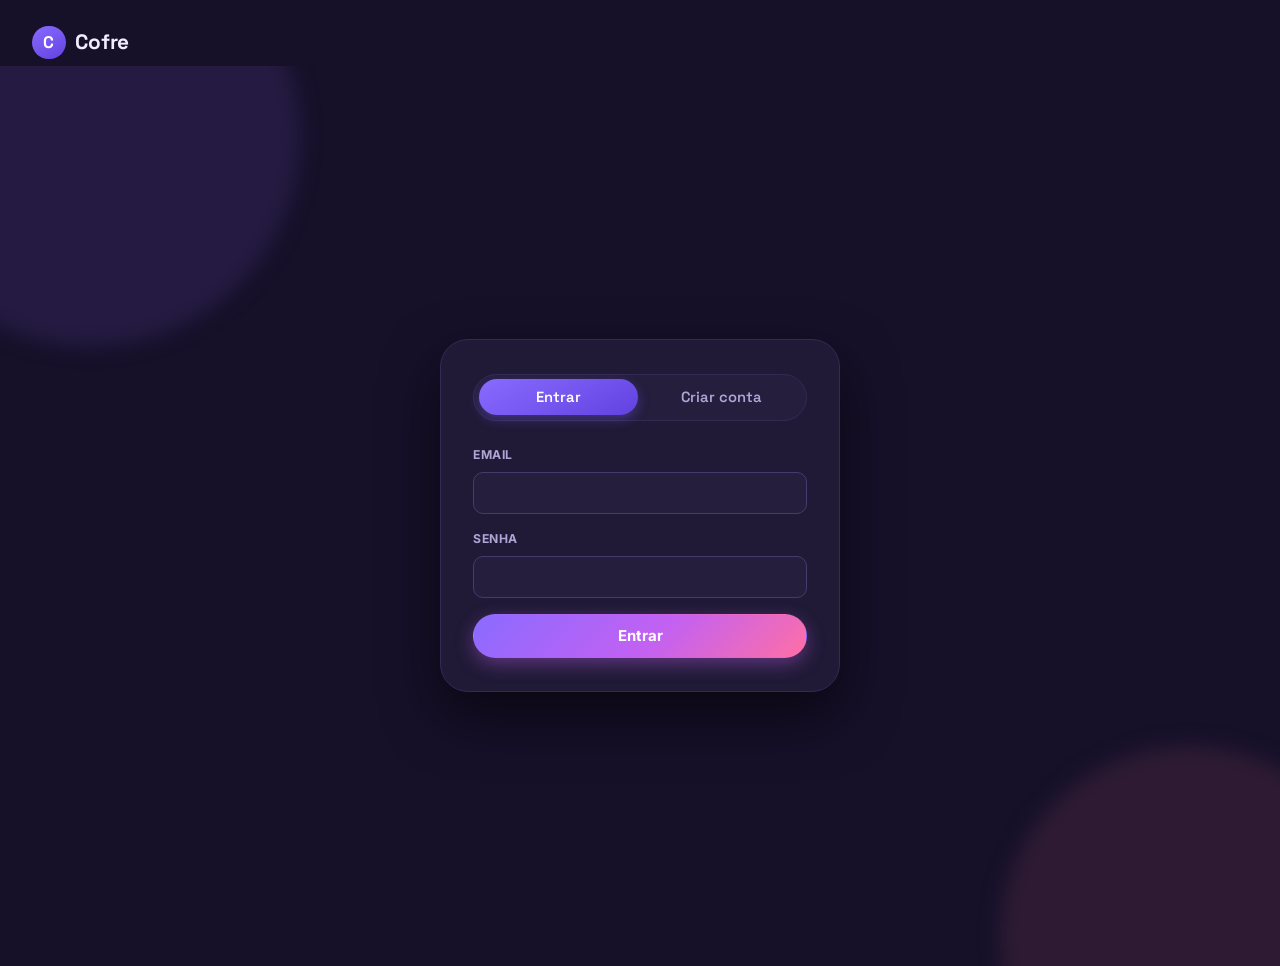
==== commit 2cc834b5: "v2.2.0 repaginação visual do site completa" ====
--- a/front/index.html
+++ b/front/index.html
@@ -3,10 +3,24 @@
 <head>
 <meta charset="UTF-8" />
 <meta name="viewport" content="width=device-width, initial-scale=1.0" />
+<script>
+  // Escuro é o padrão do site. Só fica claro se o usuário escolheu
+  // explicitamente "claro" antes (ver js/tema.js). Roda antes da
+  // primeira pintura pra não piscar claro e depois escurecer.
+  (function () {
+    try {
+      if (localStorage.getItem("gf_tema") !== "claro") {
+        document.documentElement.setAttribute("data-tema", "escuro");
+      }
+    } catch (erro) {
+      document.documentElement.setAttribute("data-tema", "escuro");
+    }
+  })();
+</script>
 <title>Cofre — controle financeiro pessoal</title>
 <link rel="preconnect" href="https://fonts.googleapis.com" />
 <link rel="preconnect" href="https://fonts.gstatic.com" crossorigin />
-<link href="https://fonts.googleapis.com/css2?family=Lora:ital,wght@0,500;0,600;1,500&family=Inter:wght@400;500;600;700&family=IBM+Plex+Mono:wght@400;500;600&display=swap" rel="stylesheet" />
+<link href="https://fonts.googleapis.com/css2?family=Space+Grotesk:wght@500;600;700&family=Inter:wght@400;500;600;700;800&family=JetBrains+Mono:wght@500;600;700&display=swap" rel="stylesheet" />
 <link rel="stylesheet" href="css/style.css" />
 </head>
 <body data-pagina="inicio">
@@ -20,7 +34,7 @@
 
 <main id="tela-auth" class="tela-auth">
   <div class="cartao-auth">
-    <div class="cartao-auth__abas" role="tablist">
+    <div class="abas cartao-auth__abas" role="tablist">
       <button class="aba is-ativa" data-aba="login" role="tab" aria-selected="true">Entrar</button>
       <button class="aba" data-aba="cadastro" role="tab" aria-selected="false">Criar conta</button>
     </div>
@@ -73,298 +87,199 @@
         <span class="sidebar__icone"><svg viewBox="0 0 24 24" fill="none" stroke="currentColor" stroke-width="2" stroke-linecap="round" stroke-linejoin="round"><path d="M3 11l9-8 9 8"/><path d="M5 10v10h14V10"/></svg></span>
         <span class="sidebar__label">Início</span>
       </a>
+      <a href="controle.html" class="sidebar__link" data-pagina="controle">
+        <span class="sidebar__icone"><svg viewBox="0 0 24 24" fill="none" stroke="currentColor" stroke-width="2" stroke-linecap="round" stroke-linejoin="round"><line x1="4" y1="6" x2="20" y2="6"/><circle cx="9" cy="6" r="2"/><line x1="4" y1="12" x2="20" y2="12"/><circle cx="15" cy="12" r="2"/><line x1="4" y1="18" x2="20" y2="18"/><circle cx="7" cy="18" r="2"/></svg></span>
+        <span class="sidebar__label">Controle</span>
+      </a>
       <a href="relatorios.html" class="sidebar__link" data-pagina="relatorios">
         <span class="sidebar__icone"><svg viewBox="0 0 24 24" fill="none" stroke="currentColor" stroke-width="2" stroke-linecap="round" stroke-linejoin="round"><line x1="4" y1="20" x2="4" y2="12"/><line x1="12" y1="20" x2="12" y2="6"/><line x1="20" y1="20" x2="20" y2="14"/></svg></span>
         <span class="sidebar__label">Relatórios</span>
       </a>
-      <button type="button" class="sidebar__link" id="link-contas-sidebar">
+      <a href="contas.html" class="sidebar__link" data-pagina="contas">
         <span class="sidebar__icone"><svg viewBox="0 0 24 24" fill="none" stroke="currentColor" stroke-width="2" stroke-linecap="round" stroke-linejoin="round"><rect x="3" y="6" width="18" height="13" rx="2"/><path d="M3 10h18"/><circle cx="16" cy="14" r="1"/></svg></span>
         <span class="sidebar__label">Contas</span>
-      </button>
-      <span class="sidebar__link sidebar__link--desabilitado" title="Em breve">
+      </a>
+      <a href="pendencias.html" class="sidebar__link" data-pagina="pendencias">
         <span class="sidebar__icone"><svg viewBox="0 0 24 24" fill="none" stroke="currentColor" stroke-width="2" stroke-linecap="round" stroke-linejoin="round"><circle cx="12" cy="12" r="9"/><path d="M12 7v5l3 3"/></svg></span>
         <span class="sidebar__label">Pendências</span>
-        <span class="sidebar__selo-em-breve">em breve</span>
-      </span>
-      <span class="sidebar__link sidebar__link--desabilitado" title="Em breve">
+      </a>
+      <a href="planos.html" class="sidebar__link" data-pagina="planos">
         <span class="sidebar__icone"><svg viewBox="0 0 24 24" fill="none" stroke="currentColor" stroke-width="2" stroke-linecap="round" stroke-linejoin="round"><circle cx="12" cy="12" r="9"/><circle cx="12" cy="12" r="5"/><circle cx="12" cy="12" r="1"/></svg></span>
         <span class="sidebar__label">Planos e Metas</span>
-        <span class="sidebar__selo-em-breve">em breve</span>
-      </span>
+      </a>
     </nav>
 
-    <div class="sidebar__rodape">
-      <button id="btn-sair-sidebar" class="btn btn--fantasma btn--pequeno"><span class="rotulo-completo">Sair</span></button>
-    </div>
   </aside>
 
   <div class="app-shell__conteudo">
     <header class="topo">
-      <button type="button" class="topo__abrir-sidebar" data-acao="toggle-sidebar" aria-label="Abrir/recolher menu">☰</button>
-    </header>
-
-    <main id="tela-app" class="tela-app">
-
-      <section class="resumo" aria-label="Resumo financeiro">
-        <div class="resumo__item">
-          <span class="resumo__rotulo">Receitas</span>
-          <span class="resumo__valor valor--receita" id="valor-receitas">R$ 0,00</span>
-        </div>
-        <div class="resumo__item">
-          <span class="resumo__rotulo">Despesas</span>
-          <span class="resumo__valor valor--despesa" id="valor-despesas">R$ 0,00</span>
-        </div>
-        <div class="resumo__item resumo__item--saldo">
-          <span class="resumo__rotulo">Saldo</span>
-          <span class="resumo__valor resumo__valor--saldo" id="valor-saldo">R$ 0,00</span>
-        </div>
-      </section>
-
-      <section class="painel painel--contas" id="painel-contas" aria-label="Contas bancárias">
-        <div class="painel__cabecalho">
-          <h2 class="painel__titulo">Contas</h2>
-          <div style="display:flex; gap:0.9rem;">
-            <button type="button" id="btn-abrir-transferencia" class="link-acao">transferir</button>
-            <button type="button" id="btn-nova-conta" class="link-acao">+ nova conta</button>
+      <div>
+        <h1 class="topo__titulo">Início</h1>
+        <p class="topo__subtitulo">Seu resumo do dia, num relance.</p>
+      </div>
+      <div class="topo__acoes">
+        <button type="button" id="btn-alternar-tema" class="btn-icone-tema" aria-label="Alternar tema claro/escuro">
+          <span class="icone-tema icone-tema--lua"><svg viewBox="0 0 24 24" fill="none" stroke="currentColor" stroke-width="2" stroke-linecap="round" stroke-linejoin="round"><path d="M21 12.79A9 9 0 1 1 11.21 3 7 7 0 0 0 21 12.79z"/></svg></span>
+          <span class="icone-tema icone-tema--sol"><svg viewBox="0 0 24 24" fill="none" stroke="currentColor" stroke-width="2" stroke-linecap="round" stroke-linejoin="round"><circle cx="12" cy="12" r="4"/><path d="M12 2v2M12 20v2M4.93 4.93l1.41 1.41M17.66 17.66l1.41 1.41M2 12h2M20 12h2M6.34 17.66l-1.41 1.41M19.07 4.93l-1.41 1.41"/></svg></span>
+        </button>
+        <div class="menu-usuario" id="menu-usuario">
+          <button type="button" id="btn-menu-usuario" class="menu-usuario__botao" aria-haspopup="true" aria-expanded="false">
+            <span class="menu-usuario__avatar" id="menu-usuario-avatar">?</span>
+            <span class="menu-usuario__nome" id="menu-usuario-nome">Carregando…</span>
+            <svg class="menu-usuario__seta" viewBox="0 0 24 24" fill="none" stroke="currentColor" stroke-width="2" stroke-linecap="round" stroke-linejoin="round"><path d="M6 9l6 6 6-6"/></svg>
+          </button>
+          <div class="menu-usuario__dropdown oculto" id="menu-usuario-dropdown" role="menu">
+            <button type="button" class="menu-usuario__item" id="btn-abrir-perfil" role="menuitem">
+              <span class="menu-usuario__item-icone"><svg viewBox="0 0 24 24" fill="none" stroke="currentColor" stroke-width="2" stroke-linecap="round" stroke-linejoin="round"><circle cx="12" cy="8" r="4"/><path d="M4 20c0-4 3.6-7 8-7s8 3 8 7"/></svg></span>
+              Perfil
+            </button>
+            <hr class="menu-usuario__divisor" />
+            <button type="button" class="menu-usuario__item menu-usuario__item--sair" id="btn-sair" role="menuitem">
+              <span class="menu-usuario__item-icone"><svg viewBox="0 0 24 24" fill="none" stroke="currentColor" stroke-width="2" stroke-linecap="round" stroke-linejoin="round"><path d="M9 21H5a2 2 0 0 1-2-2V5a2 2 0 0 1 2-2h4"/><path d="M16 17l5-5-5-5"/><path d="M21 12H9"/></svg></span>
+              Sair
+            </button>
           </div>
         </div>
-        <div id="lista-contas" class="lista-contas"></div>
-        <p id="contas-vazio" class="estado-vazio oculto">Nenhuma conta cadastrada ainda. Crie a primeira pra poder lançar movimentações.</p>
-      </section>
-
-      <div class="grade-principal">
-
-        <section class="painel painel--form" aria-label="Nova movimentação">
-          <h2 class="painel__titulo">Nova movimentação</h2>
-          <form id="form-movimentacao" class="formulario">
-            <p class="erro-formulario" id="erro-movimentacao" role="alert"></p>
-
-            <div class="campo-grupo-tipo" role="radiogroup" aria-label="Tipo">
-              <label class="opcao-tipo">
-                <input type="radio" name="tipo" value="receita" checked />
-                <span>Receita</span>
-              </label>
-              <label class="opcao-tipo">
-                <input type="radio" name="tipo" value="despesa" />
-                <span>Despesa</span>
-              </label>
-            </div>
-
-            <label class="campo">
-              <span>Valor</span>
-              <input type="number" name="valor" step="0.01" min="0.01" required placeholder="0,00" />
-            </label>
-
-            <label class="campo">
-              <span>Categoria</span>
-              <select name="categoria_id" id="select-categoria" required></select>
-            </label>
-
-            <button type="button" id="btn-toggle-nova-categoria" class="link-acao">+ nova categoria</button>
-
-            <div id="bloco-nova-categoria" class="bloco-nova-categoria oculto">
-              <label class="campo">
-                <span>Nome da categoria</span>
-                <input type="text" id="input-nome-categoria" maxlength="80" placeholder="Ex: Freelas" />
-              </label>
-              <button type="button" id="btn-salvar-categoria" class="btn btn--secundario btn--pequeno">Salvar categoria</button>
-            </div>
-
-            <label class="campo">
-              <span>Conta</span>
-              <select name="conta_id" id="select-conta" required></select>
-            </label>
-
-            <label class="campo">
-              <span>Descrição</span>
-              <input type="text" name="descricao" maxlength="255" placeholder="Opcional" />
-            </label>
-
-            <label class="campo">
-              <span>Data</span>
-              <input type="date" name="data" required />
-            </label>
-
-            <button type="submit" class="btn btn--principal">Adicionar</button>
-          </form>
-        </section>
-
-        <section class="painel painel--historico" aria-label="Histórico de movimentações">
-          <div class="painel__cabecalho">
-            <h2 class="painel__titulo">Histórico</h2>
-            <button id="btn-toggle-filtros" class="link-acao">Filtros</button>
-          </div>
-
-          <div id="bloco-filtros" class="bloco-filtros oculto">
-            <label class="campo campo--compacto">
-              <span>Tipo</span>
-              <select id="filtro-tipo">
-                <option value="">Todos</option>
-                <option value="receita">Receita</option>
-                <option value="despesa">Despesa</option>
-              </select>
-            </label>
-            <label class="campo campo--compacto">
-              <span>Categoria</span>
-              <select id="filtro-categoria">
-                <option value="">Todas</option>
-              </select>
-            </label>
-            <label class="campo campo--compacto">
-              <span>Conta</span>
-              <select id="filtro-conta">
-                <option value="">Todas</option>
-              </select>
-            </label>
-            <label class="campo campo--compacto">
-              <span>De</span>
-              <input type="date" id="filtro-data-inicio" />
-            </label>
-            <label class="campo campo--compacto">
-              <span>Até</span>
-              <input type="date" id="filtro-data-fim" />
-            </label>
-            <label class="campo campo--compacto">
-              <span>Ordenar por</span>
-              <select id="filtro-ordenar-por">
-                <option value="data">Data</option>
-                <option value="valor">Valor</option>
-                <option value="criado_em">Criado em</option>
-              </select>
-            </label>
-            <label class="campo campo--compacto">
-              <span>Ordem</span>
-              <select id="filtro-ordem">
-                <option value="desc">Decrescente</option>
-                <option value="asc">Crescente</option>
-              </select>
-            </label>
-            <div class="bloco-filtros__acoes">
-              <button id="btn-aplicar-filtros" class="btn btn--secundario btn--pequeno">Aplicar</button>
-              <button id="btn-limpar-filtros" class="btn btn--fantasma btn--pequeno">Limpar</button>
-            </div>
-          </div>
-
-          <div class="tabela-scroll">
-            <table class="tabela-historico">
-              <thead>
-                <tr>
-                  <th>Data</th>
-                  <th>Descrição</th>
-                  <th>Categoria</th>
-                  <th>Conta</th>
-                  <th class="alinhar-direita">Valor</th>
-                  <th class="alinhar-direita">Ações</th>
-                </tr>
-              </thead>
-              <tbody id="corpo-historico">
-              </tbody>
-            </table>
-            <p id="historico-vazio" class="estado-vazio oculto">
-              Nenhuma movimentação por aqui ainda. Adicione a primeira ao lado.
-            </p>
-          </div>
-
-          <div class="paginacao">
-            <button id="btn-pagina-anterior" class="btn btn--fantasma btn--pequeno" disabled>← Anterior</button>
-            <span id="texto-paginacao" class="paginacao__texto"></span>
-            <button id="btn-pagina-proxima" class="btn btn--fantasma btn--pequeno" disabled>Próxima →</button>
-          </div>
-        </section>
+      </div>
+    </header>
+
+    <main id="tela-app" class="tela-app">
+
+      <div class="grid-inicio">
+
+        <div class="grid-inicio__linha">
+          <section class="painel" aria-label="Lançamentos recentes">
+            <div class="painel__cabecalho">
+              <h2 class="painel__titulo">Lançamentos</h2>
+            </div>
+
+            <div class="acoes-rapidas">
+              <button type="button" id="btn-nova-receita" class="btn-rapido btn-rapido--receita">
+                <span class="btn-rapido__icone"><svg viewBox="0 0 24 24" fill="none" stroke="currentColor" stroke-width="2" stroke-linecap="round" stroke-linejoin="round"><path d="M12 19V5"/><path d="M5 12l7-7 7 7"/></svg></span>
+                Receita
+              </button>
+              <button type="button" id="btn-nova-despesa" class="btn-rapido btn-rapido--despesa">
+                <span class="btn-rapido__icone"><svg viewBox="0 0 24 24" fill="none" stroke="currentColor" stroke-width="2" stroke-linecap="round" stroke-linejoin="round"><path d="M12 5v14"/><path d="M5 12l7 7 7-7"/></svg></span>
+                Despesa
+              </button>
+            </div>
+
+            <div id="lista-lancamentos-recentes" class="lista-lancamentos-inicio"></div>
+            <p id="lancamentos-recentes-vazio" class="estado-vazio oculto">Nenhum lançamento ainda.</p>
+            <a href="controle.html" class="link-acao link-acao--navegacao">Ver histórico completo →</a>
+          </section>
+
+          <section class="painel" aria-label="Saldo por conta">
+            <div class="painel__cabecalho">
+              <h2 class="painel__titulo">Contas</h2>
+            </div>
+            <div id="resumo-contas" class="resumo-contas-inicio"></div>
+            <p id="resumo-contas-vazio" class="estado-vazio oculto">Nenhuma conta cadastrada.</p>
+            <a href="contas.html" class="link-acao link-acao--navegacao">Gerenciar contas →</a>
+          </section>
+        </div>
+
+        <div class="grid-inicio__linha">
+          <section class="painel" aria-label="Pendências">
+            <div class="painel__cabecalho">
+              <h2 class="painel__titulo">Pendências</h2>
+            </div>
+            <div id="resumo-pendencias" class="resumo-pendencias-inicio"></div>
+            <p id="resumo-pendencias-vazio" class="estado-vazio oculto">Nenhuma pendência no momento.</p>
+            <a href="pendencias.html" class="link-acao link-acao--navegacao">Gerenciar pendências →</a>
+          </section>
+
+          <section class="cartao-em-breve" aria-label="Enviar arquivo (em breve)">
+            <div class="cartao-em-breve__cabecalho">
+              <span class="cartao-em-breve__icone"><svg viewBox="0 0 24 24" fill="none" stroke="currentColor" stroke-width="2" stroke-linecap="round" stroke-linejoin="round"><path d="M12 16V4"/><path d="M6 10l6-6 6 6"/><path d="M4 20h16"/></svg></span>
+              <h2 class="painel__titulo cartao-em-breve__titulo">Enviar arquivo</h2>
+              <span class="selo-em-breve">em breve</span>
+            </div>
+            <p class="cartao-em-breve__descricao">Importação de extratos e comprovantes.</p>
+          </section>
+        </div>
 
       </div>
     </main>
   </div>
 </div>
 
-<div id="modal-edicao" class="modal oculto" role="dialog" aria-modal="true" aria-labelledby="modal-edicao-titulo">
+<div id="modal-nova-movimentacao" class="modal oculto" role="dialog" aria-modal="true" aria-labelledby="titulo-modal-movimentacao">
   <div class="modal__conteudo">
-    <h2 id="modal-edicao-titulo" class="painel__titulo">Editar movimentação</h2>
-    <form id="form-edicao" class="formulario">
-      <p class="erro-formulario" id="erro-edicao" role="alert"></p>
-      <input type="hidden" name="id" />
+    <h2 class="painel__titulo" id="titulo-modal-movimentacao">Nova movimentação</h2>
+    <form id="form-movimentacao" class="formulario">
+      <p class="erro-formulario" id="erro-movimentacao" role="alert"></p>
+
+      <div class="campo-grupo-tipo" role="radiogroup" aria-label="Tipo">
+        <label class="opcao-tipo">
+          <input type="radio" name="tipo" value="receita" checked />
+          <span>Receita</span>
+        </label>
+        <label class="opcao-tipo">
+          <input type="radio" name="tipo" value="despesa" />
+          <span>Despesa</span>
+        </label>
+      </div>
+
       <label class="campo">
         <span>Valor</span>
-        <input type="number" name="valor" step="0.01" min="0.01" required />
-      </label>
+        <input type="number" name="valor" step="0.01" min="0.01" required placeholder="0,00" />
+      </label>
+
       <label class="campo">
         <span>Categoria</span>
-        <select name="categoria_id" id="select-categoria-edicao" required></select>
-      </label>
+        <select name="categoria_id" id="select-categoria" required></select>
+      </label>
+
+      <button type="button" id="btn-toggle-nova-categoria" class="link-acao link-acao--alternar">+ nova categoria</button>
+
+      <div id="bloco-nova-categoria" class="bloco-nova-categoria oculto">
+        <label class="campo">
+          <span>Nome da categoria</span>
+          <input type="text" id="input-nome-categoria" maxlength="80" placeholder="Ex: Freelas" />
+        </label>
+        <button type="button" id="btn-salvar-categoria" class="btn btn--secundario btn--pequeno">Salvar categoria</button>
+      </div>
+
       <label class="campo">
         <span>Conta</span>
-        <select name="conta_id" id="select-conta-edicao" required></select>
-      </label>
+        <select name="conta_id" id="select-conta" required></select>
+      </label>
+
       <label class="campo">
         <span>Descrição</span>
-        <input type="text" name="descricao" maxlength="255" />
-      </label>
+        <input type="text" name="descricao" maxlength="255" placeholder="Opcional" />
+      </label>
+
       <label class="campo">
         <span>Data</span>
         <input type="date" name="data" required />
       </label>
+
       <div class="modal__acoes">
-        <button type="button" id="btn-cancelar-edicao" class="btn btn--fantasma">Cancelar</button>
+        <button type="button" id="btn-cancelar-movimentacao" class="btn btn--fantasma">Cancelar</button>
+        <button type="submit" class="btn btn--principal">Adicionar</button>
+      </div>
+    </form>
+  </div>
+</div>
+
+<div id="modal-perfil" class="modal oculto" role="dialog" aria-modal="true" aria-labelledby="titulo-modal-perfil">
+  <div class="modal__conteudo">
+    <h2 class="painel__titulo" id="titulo-modal-perfil">Perfil</h2>
+    <form id="form-perfil" class="formulario">
+      <p class="erro-formulario" id="erro-perfil" role="alert"></p>
+      <label class="campo">
+        <span>Nome</span>
+        <input type="text" name="nome" required minlength="1" maxlength="120" />
+      </label>
+      <div class="campo">
+        <span>Email</span>
+        <div class="campo-somente-leitura" id="texto-email-perfil"></div>
+      </div>
+      <div class="modal__acoes">
+        <button type="button" id="btn-cancelar-perfil" class="btn btn--fantasma">Cancelar</button>
         <button type="submit" class="btn btn--principal">Salvar</button>
-      </div>
-    </form>
-  </div>
-</div>
-
-<div id="modal-form-conta" class="modal oculto" role="dialog" aria-modal="true" aria-labelledby="titulo-modal-conta">
-  <div class="modal__conteudo">
-    <h2 class="painel__titulo" id="titulo-modal-conta">Nova conta</h2>
-    <form id="form-conta" class="formulario">
-      <p class="erro-formulario" id="erro-conta" role="alert"></p>
-      <input type="hidden" name="id" />
-      <label class="campo">
-        <span>Banco</span>
-        <input type="text" name="nome_banco" required maxlength="80" placeholder="Ex: Itaú" />
-      </label>
-      <label class="campo">
-        <span>Apelido (opcional)</span>
-        <input type="text" name="apelido" maxlength="80" placeholder="Ex: Conta Principal" />
-      </label>
-      <label class="campo">
-        <span>Saldo inicial</span>
-        <input type="number" name="saldo_inicial" step="0.01" value="0" />
-      </label>
-      <div class="modal__acoes">
-        <button type="button" id="btn-cancelar-conta" class="btn btn--fantasma">Cancelar</button>
-        <button type="submit" class="btn btn--principal">Salvar</button>
-      </div>
-    </form>
-  </div>
-</div>
-
-<div id="modal-transferencia" class="modal oculto" role="dialog" aria-modal="true" aria-labelledby="titulo-modal-transferencia">
-  <div class="modal__conteudo">
-    <h2 class="painel__titulo" id="titulo-modal-transferencia">Transferir entre contas</h2>
-    <form id="form-transferencia" class="formulario">
-      <p class="erro-formulario" id="erro-transferencia" role="alert"></p>
-      <label class="campo">
-        <span>De</span>
-        <select name="conta_origem_id" id="select-conta-origem" required></select>
-      </label>
-      <label class="campo">
-        <span>Para</span>
-        <select name="conta_destino_id" id="select-conta-destino" required></select>
-      </label>
-      <label class="campo">
-        <span>Valor</span>
-        <input type="number" name="valor" step="0.01" min="0.01" required />
-      </label>
-      <label class="campo">
-        <span>Descrição</span>
-        <input type="text" name="descricao" maxlength="255" placeholder="Opcional" />
-      </label>
-      <label class="campo">
-        <span>Data</span>
-        <input type="date" name="data" required />
-      </label>
-      <div class="modal__acoes">
-        <button type="button" id="btn-cancelar-transferencia" class="btn btn--fantasma">Cancelar</button>
-        <button type="submit" class="btn btn--principal">Transferir</button>
       </div>
     </form>
   </div>
@@ -374,8 +289,10 @@
 
 <script src="js/config.js"></script>
 <script src="js/utils.js"></script>
+<script src="js/tema.js"></script>
 <script src="js/api.js"></script>
 <script src="js/app.js"></script>
 <script src="js/sidebar.js"></script>
+<script src="js/usuario.js"></script>
 </body>
 </html>
--- a/front/css/style.css
+++ b/front/css/style.css
@@ -1,65 +1,176 @@
 /* ============================================================
-   COFRE — sistema de design "livro-razão"
-
-   Conceito: precisão contábil, não fintech genérica. Fundo papel,
-   tinta verde-floresta, números em monoespaçada como um razão de
-   verdade. Verde/terracota codificam receita/despesa (informação
-   real, não decoração). O saldo final leva sublinhado duplo — a
-   convenção contábil de fechamento de conta.
+   COFRE — sistema de design "orbe"
+
+   Conceito: finanças pessoais não precisam parecer planilha. A
+   identidade usa formas arredondadas, gradientes violeta suaves e
+   cor com propósito (verde = entrou dinheiro, coral = saiu, âmbar =
+   atenção) para um público de 20 a 35 anos — direto, colorido, sem
+   ser barulhento. Cantos generosos, sombras coloridas (nunca cinza
+   pura), micro-animações discretas em cada interação.
    ============================================================ */
 
 :root {
-  /* Cor */
-  --papel: #EDEEE7;
-  --papel-cartao: #FBFBF8;
-  --tinta: #16241D;
-  --tinta-suave: #4A5850;
-  --linha: #D3D6C9;
-  --linha-forte: #A9AF9C;
-  --receita: #2F6F4E;
-  --receita-fundo: #E4EFE7;
-  --despesa: #B3462C;
-  --despesa-fundo: #F5E7E1;
-  --dourado: #A9862E;
-  --dourado-fundo: #F1E9D2;
-  --erro: #A3341E;
-  --erro-fundo: #FBE9E5;
-
-  /* Sidebar (mais escura que o resto, pra dar hierarquia sem redesenhar
-     o app inteiro — ver decisão pendente de direção visual completa) */
-  --sidebar-fundo: #16241D;
-  --sidebar-texto: #C9D2C5;
-  --sidebar-texto-ativo: #FBFBF8;
-  --sidebar-hover: #223327;
-
-  /* Tipografia */
-  --fonte-display: "Lora", Georgia, serif;
+  /* ---------- Base ---------- */
+  --bg: #F6F4FC;
+  --bg-blob-1: #EAE3FF;
+  --bg-blob-2: #FFE9E0;
+  --superficie: #FFFFFF;
+  --superficie-2: #FBFAFF;
+  --tinta: #221C35;
+  --tinta-suave: #6E6789; /* nome mantido: contas.js/controle.js referenciam var(--tinta-suave) inline */
+  --tinta-fraca: #A79FC9;
+  --linha: #ECE7F9;
+  --linha-forte: #DCD3F5;
+
+  /* ---------- Marca ---------- */
+  --marca: #7C5CFC;
+  --marca-escura: #6142E0;
+  --marca-clara: #9C84FF;
+  --marca-suave: #EFE9FF;
+  --marca-gradiente: linear-gradient(150deg, #8A6BFF 0%, #6142E0 100%);
+  --marca-gradiente-botao: linear-gradient(135deg, #8A6BFF 0%, #C361F2 55%, #FF6FA5 100%);
+  --secundario-gradiente: linear-gradient(135deg, #22C1D6 0%, #1789A0 100%);
+
+  /* ---------- Semânticas ---------- */
+  --receita: #10A66E;
+  --receita-forte: #0C8F5E;
+  --receita-fundo: #DEFBEF;
+  --despesa: #F0435C;
+  --despesa-forte: #D62B46;
+  --despesa-fundo: #FFE7EC;
+  --aviso: #E88A00;
+  --aviso-fundo: #FFF1D6;
+  --erro: #E23B4E;
+  --erro-fundo: #FFE3E6;
+  --info: #16ABC2;
+  --info-fundo: #DEFBFF;
+
+  /* ---------- Paleta categórica dos gráficos (Controle/Relatórios) ----------
+     8 matizes fixos, nunca ciclados (categoria/conta 9+ agrupa em "Outras").
+     Validada com a skill dataviz (scripts/validate_palette.js) contra a
+     superfície de verdade de cada tema — --superficie #FFFFFF (claro) e
+     #201A36 (escuro, ver bloco html[data-tema="escuro"] abaixo). Lida em
+     JS via getComputedStyle (Chart.js não entende var() direto), então
+     troca de tema em runtime dispara um re-render dos gráficos
+     (ver "tema-alterado" em js/tema.js). */
+  --grafico-1: #2A78D6;
+  --grafico-2: #EB6834;
+  --grafico-3: #1BAF7A;
+  --grafico-4: #EDA100;
+  --grafico-5: #E87BA4;
+  --grafico-6: #008300;
+  --grafico-7: #4A3AA7;
+  --grafico-8: #E34948;
+
+  /* fixas — não mudam entre temas */
+  --toast-fundo: #221C35;
+  --em-breve-listra: #F3EFFF;
+
+  /* ---------- Tipografia ---------- */
+  --fonte-display: "Space Grotesk", "Inter", system-ui, sans-serif;
   --fonte-corpo: "Inter", system-ui, sans-serif;
-  --fonte-mono: "IBM Plex Mono", "Courier New", monospace;
-
-  /* Layout */
-  --raio: 3px;
-  --sombra-cartao: 0 1px 2px rgba(22, 36, 29, 0.06), 0 4px 16px rgba(22, 36, 29, 0.05);
-  --transicao: 140ms ease;
-  --sidebar-largura: 224px;
-  --sidebar-largura-recolhida: 64px;
+  --fonte-mono: "JetBrains Mono", "SFMono-Regular", Menlo, monospace;
+
+  /* ---------- Forma ---------- */
+  --raio-sm: 10px;
+  --raio: 16px;
+  --raio-lg: 22px;
+  --raio-xl: 28px;
+  --raio-full: 999px;
+
+  --sombra-sm: 0 2px 10px rgba(98, 66, 224, 0.08);
+  --sombra: 0 10px 28px rgba(98, 66, 224, 0.12), 0 2px 6px rgba(34, 28, 53, 0.05);
+  --sombra-lg: 0 24px 56px rgba(98, 66, 224, 0.20);
+  --sombra-cartao: var(--sombra);
+
+  --transicao: 190ms cubic-bezier(.4, 0, .2, 1);
+  --transicao-suave: 420ms cubic-bezier(.16, 1, .3, 1);
+
+  --sidebar-largura: 244px;
+  --sidebar-largura-recolhida: 84px;
+}
+
+/* ============================================================
+   Tema escuro — sobrepõe as variáveis de cor. Ativado via
+   <html data-tema="escuro">, alternado por js/tema.js e persistido
+   em localStorage. Formas, espaçamento e tipografia não mudam —
+   só a paleta.
+   ============================================================ */
+html[data-tema="escuro"] {
+  --bg: #161029;
+  --bg-blob-1: #251B42;
+  --bg-blob-2: #2E1B33;
+  --superficie: #201A36;
+  --superficie-2: #251E3D;
+  --tinta: #F1EDFF;
+  --tinta-suave: #B0A6D6;
+  --tinta-fraca: #6F6591;
+  --linha: #352A54;
+  --linha-forte: #473A6E;
+
+  --marca: #9C84FF;
+  --marca-escura: #C4B3FF;
+  --marca-clara: #B49CFF;
+  --marca-suave: #2E2454;
+  --marca-gradiente: linear-gradient(150deg, #8A6BFF 0%, #6142E0 100%);
+
+  --receita: #34D399;
+  --receita-forte: #4ADE80;
+  --receita-fundo: rgba(52, 211, 153, 0.18);
+  --despesa: #FF7A90;
+  --despesa-forte: #FF8FA3;
+  --despesa-fundo: rgba(255, 93, 115, 0.18);
+  --aviso: #FFC15C;
+  --aviso-fundo: rgba(255, 182, 72, 0.18);
+  --erro: #FF6B7A;
+  --erro-fundo: rgba(255, 107, 122, 0.18);
+  --info: #4DD8EC;
+  --info-fundo: rgba(52, 209, 232, 0.18);
+
+  --grafico-1: #3987E5;
+  --grafico-2: #D95926;
+  --grafico-3: #199E70;
+  --grafico-4: #C98500;
+  --grafico-5: #D55181;
+  --grafico-6: #008300;
+  --grafico-7: #9085E9;
+  --grafico-8: #E66767;
+
+  --em-breve-listra: #2A2246;
+
+  --sombra-sm: 0 2px 10px rgba(0, 0, 0, 0.35);
+  --sombra: 0 10px 28px rgba(0, 0, 0, 0.45), 0 2px 6px rgba(0, 0, 0, 0.3);
+  --sombra-lg: 0 24px 56px rgba(0, 0, 0, 0.55);
 }
 
 @media (prefers-reduced-motion: reduce) {
-  :root { --transicao: 0ms; }
-  * { animation-duration: 0.001ms !important; transition-duration: 0.001ms !important; }
+  :root { --transicao: 0ms; --transicao-suave: 0ms; }
+  /* animation-iteration-count: 1 é o que importa aqui — sem isso, uma
+     animação infinite (flutuar-blob no fundo do login, brilho-progresso
+     nas barras de plano) continuaria rodando pra sempre, só que a cada
+     0.001ms: não "sem movimento", e sim uma piscada/strobe constante —
+     pior pra quem tem sensibilidade a movimento do que não ter mexido
+     nisso.  */
+  *, *::before, *::after {
+    animation-duration: 0.001ms !important;
+    animation-iteration-count: 1 !important;
+    transition-duration: 0.001ms !important;
+    scroll-behavior: auto !important;
+  }
 }
 
 * { box-sizing: border-box; }
 
 body {
   margin: 0;
-  background: var(--papel);
+  background: var(--bg);
   color: var(--tinta);
   font-family: var(--fonte-corpo);
   font-size: 15px;
-  line-height: 1.5;
+  line-height: 1.55;
   min-height: 100vh;
+  -webkit-font-smoothing: antialiased;
+  transition: background-color var(--transicao-suave), color var(--transicao-suave);
 }
 
 .oculto { display: none !important; }
@@ -71,24 +182,63 @@
 }
 
 :focus-visible {
-  outline: 2px solid var(--dourado);
+  outline: 2px solid var(--marca);
   outline-offset: 2px;
+  border-radius: var(--raio-sm);
+}
+
+h1, h2, h3 { font-family: var(--fonte-display); }
+
+/* ---------- Animações compartilhadas ---------- */
+
+@keyframes entrar-subindo {
+  from { opacity: 0; transform: translateY(16px); }
+  to { opacity: 1; transform: translateY(0); }
+}
+
+@keyframes entrar-suave {
+  from { opacity: 0; }
+  to { opacity: 1; }
+}
+
+@keyframes pop-modal {
+  from { opacity: 0; transform: translateY(10px) scale(.96); }
+  to { opacity: 1; transform: translateY(0) scale(1); }
+}
+
+@keyframes flutuar-blob {
+  0%, 100% { transform: translate(0, 0) scale(1); }
+  50% { transform: translate(-18px, 14px) scale(1.04); }
+}
+
+@keyframes brilho-progresso {
+  0% { transform: translateX(-100%); }
+  100% { transform: translateX(220%); }
+}
+
+.app-shell,
+.tela-auth {
+  animation: entrar-suave var(--transicao-suave) both;
+}
+
+.app-shell__conteudo > .tela-app,
+.app-shell__conteudo > main {
+  animation: entrar-subindo var(--transicao-suave) both;
 }
 
 /* ---------- Estrutura da aplicação (sidebar + conteúdo) ---------- */
 
 .app-shell {
   display: flex;
-  align-items: stretch;
+  align-items: flex-start;
   min-height: 100vh;
+  gap: 0;
 }
 
 .app-shell__conteudo {
   flex: 1;
   min-width: 0;
-  background: var(--papel);
-  background-image: linear-gradient(var(--linha) 1px, transparent 1px);
-  background-size: 100% 2.2rem;
+  min-height: 100vh;
 }
 
 /* ---------- Sidebar ---------- */
@@ -96,15 +246,17 @@
 .sidebar {
   width: var(--sidebar-largura);
   flex-shrink: 0;
-  background: var(--sidebar-fundo);
-  color: var(--sidebar-texto);
+  background: var(--marca-gradiente);
+  color: #E4DBFF;
   display: flex;
   flex-direction: column;
   position: sticky;
   top: 0;
   height: 100vh;
-  transition: width var(--transicao);
+  transition: width var(--transicao-suave);
   overflow-x: hidden;
+  border-radius: 0 var(--raio-xl) var(--raio-xl) 0;
+  box-shadow: var(--sombra-lg);
 }
 
 .sidebar--recolhida { width: var(--sidebar-largura-recolhida); }
@@ -113,133 +265,142 @@
   display: flex;
   align-items: center;
   gap: 0.65rem;
-  padding: 1.1rem 1rem;
-  border-bottom: 1px solid rgba(255, 255, 255, 0.08);
+  padding: 1.4rem 1.1rem 1.1rem;
+  transition: padding var(--transicao-suave), justify-content var(--transicao-suave);
+}
+
+.sidebar--recolhida .sidebar__topo {
+  justify-content: center;
+  padding-left: 0;
+  padding-right: 0;
 }
 
 .sidebar__toggle {
-  background: none;
+  background: rgba(255, 255, 255, 0.14);
   border: none;
-  color: var(--sidebar-texto);
-  font-size: 1.15rem;
+  color: #fff;
+  font-size: 1.05rem;
   line-height: 1;
   cursor: pointer;
-  padding: 0.3rem;
-  border-radius: var(--raio);
+  padding: 0.5rem;
+  width: 2.1rem;
+  height: 2.1rem;
+  display: grid;
+  place-items: center;
+  border-radius: var(--raio-full);
   flex-shrink: 0;
-}
-.sidebar__toggle:hover { background: var(--sidebar-hover); }
+  transition: background var(--transicao), transform var(--transicao);
+}
+.sidebar__toggle:hover { background: rgba(255, 255, 255, 0.26); transform: rotate(90deg); }
 
 .sidebar__marca {
   display: flex;
   align-items: center;
-  gap: 0.55rem;
+  gap: 0.6rem;
   overflow: hidden;
   white-space: nowrap;
 }
 
 .sidebar__selo {
-  width: 1.9rem;
-  height: 1.9rem;
+  width: 2.1rem;
+  height: 2.1rem;
   flex-shrink: 0;
   display: grid;
   place-items: center;
-  background: var(--dourado);
-  color: var(--tinta);
+  background: #fff;
+  color: var(--marca-escura);
   font-family: var(--fonte-display);
   font-weight: 700;
-  border-radius: var(--raio);
-  font-size: 1rem;
+  border-radius: var(--raio-full);
+  font-size: 1.05rem;
 }
 
 .sidebar__nome {
   font-family: var(--fonte-display);
-  font-weight: 600;
-  font-size: 1.1rem;
-  color: var(--sidebar-texto-ativo);
-}
-
-.sidebar--recolhida .sidebar__nome { display: none; }
+  font-weight: 700;
+  font-size: 1.2rem;
+  color: #fff;
+  letter-spacing: -0.01em;
+}
+
+/* Retraída: some a marca inteira (selo + nome) — sobra só o botão de
+   alternar, centralizado. O selo sozinho não cabia nos 84px ao lado do
+   botão e vazava por baixo do overflow-x:hidden. */
+.sidebar--recolhida .sidebar__marca { display: none; }
 
 .sidebar__nav {
   flex: 1;
   display: flex;
   flex-direction: column;
-  gap: 0.15rem;
-  padding: 0.85rem 0.6rem;
+  gap: 0.3rem;
+  padding: 0.6rem 0.85rem;
   overflow-y: auto;
+  overflow-x: hidden;
 }
 
 .sidebar__link {
   display: flex;
   align-items: center;
-  gap: 0.75rem;
-  padding: 0.6rem 0.65rem;
-  border-radius: var(--raio);
-  color: var(--sidebar-texto);
+  gap: 0.8rem;
+  padding: 0.7rem 0.8rem;
+  border-radius: var(--raio-full);
+  color: #E4DBFF;
   text-decoration: none;
   font-weight: 600;
-  font-size: 0.88rem;
+  font-size: 0.89rem;
   background: none;
   border: none;
   cursor: pointer;
   width: 100%;
   text-align: left;
   white-space: nowrap;
-}
-
-.sidebar__link:hover { background: var(--sidebar-hover); color: var(--sidebar-texto-ativo); }
+  transition: background var(--transicao), color var(--transicao), transform var(--transicao);
+}
+
+.sidebar__link:hover { background: rgba(255, 255, 255, 0.14); color: #fff; transform: translateX(2px); }
 
 .sidebar__link.is-ativo {
-  background: var(--dourado);
-  color: var(--tinta);
-}
-
-.sidebar__link--desabilitado {
-  cursor: default;
-  opacity: 0.55;
-}
-.sidebar__link--desabilitado:hover { background: none; color: var(--sidebar-texto); }
+  background: #fff;
+  color: var(--marca-escura);
+  box-shadow: 0 6px 16px rgba(0, 0, 0, 0.14);
+}
+.sidebar__link.is-ativo:hover { transform: none; }
 
 .sidebar__icone {
   flex-shrink: 0;
-  width: 1.15rem;
-  height: 1.15rem;
+  width: 1.2rem;
+  height: 1.2rem;
   display: grid;
   place-items: center;
 }
 .sidebar__icone svg { width: 100%; height: 100%; }
 
 .sidebar__label { overflow: hidden; text-overflow: ellipsis; }
-.sidebar--recolhida .sidebar__label,
-.sidebar--recolhida .sidebar__selo-em-breve { display: none; }
-
-.sidebar__selo-em-breve {
-  margin-left: auto;
-  font-size: 0.62rem;
-  text-transform: uppercase;
-  letter-spacing: 0.03em;
-  background: rgba(255, 255, 255, 0.1);
-  padding: 0.15rem 0.4rem;
-  border-radius: 999px;
-  flex-shrink: 0;
-}
-
-.sidebar__rodape {
-  padding: 0.85rem 0.9rem;
-  border-top: 1px solid rgba(255, 255, 255, 0.08);
-}
-.sidebar--recolhida .sidebar__rodape .btn { padding: 0.5rem; }
-.sidebar--recolhida .sidebar__rodape .btn span.rotulo-completo { display: none; }
-
-/* ---------- Topo (dentro do conteúdo, sem sidebar) ---------- */
+.sidebar--recolhida .sidebar__label { display: none; }
+
+/* ---------- Topo (cabeçalho de conteúdo) ---------- */
 
 .topo {
   display: flex;
   align-items: center;
   justify-content: space-between;
-  padding: 1.1rem 1.75rem;
-  border-bottom: 1px solid var(--linha-forte);
+  padding: 1.6rem 2rem 0.4rem;
+}
+
+.topo:empty { padding: 0; }
+
+.topo__titulo {
+  margin: 0;
+  font-size: 1.5rem;
+  font-weight: 700;
+  letter-spacing: -0.015em;
+}
+
+.topo__subtitulo {
+  margin: 0.2rem 0 0;
+  font-size: 0.88rem;
+  color: var(--tinta-suave);
+  font-weight: 500;
 }
 
 .topo__marca {
@@ -249,23 +410,23 @@
 }
 
 .topo__selo {
-  width: 2rem;
-  height: 2rem;
+  width: 2.1rem;
+  height: 2.1rem;
   display: grid;
   place-items: center;
-  background: var(--tinta);
-  color: var(--papel);
+  background: var(--marca-gradiente);
+  color: #fff;
   font-family: var(--fonte-display);
-  font-weight: 600;
-  border-radius: var(--raio);
+  font-weight: 700;
+  border-radius: var(--raio-full);
   font-size: 1.05rem;
 }
 
 .topo__nome {
   font-family: var(--fonte-display);
-  font-weight: 600;
-  font-size: 1.25rem;
-  letter-spacing: 0.01em;
+  font-weight: 700;
+  font-size: 1.3rem;
+  letter-spacing: -0.01em;
 }
 
 .topo__nav {
@@ -279,76 +440,294 @@
   font-weight: 600;
   font-size: 0.9rem;
   text-decoration: none;
-  border-bottom: 2px solid transparent;
-  padding-bottom: 0.2rem;
-}
-.topo__link:hover { color: var(--tinta); border-bottom-color: var(--dourado); }
-.topo__link.is-ativo { color: var(--tinta); border-bottom-color: var(--dourado); }
-
-.topo__abrir-sidebar {
-  background: none;
-  border: 1px solid var(--linha-forte);
+  padding: 0.5rem 0.9rem;
+  border-radius: var(--raio-full);
+  transition: background var(--transicao), color var(--transicao);
+}
+.topo__link:hover { color: var(--marca-escura); background: var(--marca-suave); }
+
+/* ---------- Botão de tema (canto superior direito) ---------- */
+
+.topo__acoes {
+  display: flex;
+  align-items: center;
+  gap: 0.6rem;
+  flex-shrink: 0;
+}
+
+.btn-icone-tema {
+  width: 2.6rem;
+  height: 2.6rem;
+  flex-shrink: 0;
+  border-radius: var(--raio-full);
+  border: 1.5px solid var(--linha-forte);
+  background: var(--superficie);
+  color: var(--tinta-suave);
+  display: grid;
+  place-items: center;
+  cursor: pointer;
+  box-shadow: var(--sombra-sm);
+  transition: background var(--transicao), border-color var(--transicao), color var(--transicao), transform var(--transicao), box-shadow var(--transicao);
+}
+.btn-icone-tema:hover {
+  border-color: var(--marca-clara);
+  color: var(--marca-escura);
+  background: var(--marca-suave);
+  transform: translateY(-1px) rotate(14deg);
+  box-shadow: var(--sombra);
+}
+.btn-icone-tema:active { transform: scale(0.92); }
+
+.icone-tema { width: 1.2rem; height: 1.2rem; display: grid; place-items: center; }
+.icone-tema svg { width: 100%; height: 100%; }
+
+/* Por padrão (tema claro): mostra lua. No tema escuro, mostra sol.
+   Controlado só pelo atributo em <html>, então funciona em qualquer
+   canto da página. */
+.icone-tema--sol { display: none; }
+html[data-tema="escuro"] .icone-tema--lua { display: none; }
+html[data-tema="escuro"] .icone-tema--sol { display: grid; }
+
+/* ---------- Menu do usuário (canto superior direito) ---------- */
+
+.menu-usuario { position: relative; }
+
+.menu-usuario__botao {
+  display: flex;
+  align-items: center;
+  gap: 0.55rem;
+  padding: 0.4rem 0.9rem 0.4rem 0.4rem;
+  border-radius: var(--raio-full);
+  border: 1.5px solid var(--linha-forte);
+  background: var(--superficie);
   color: var(--tinta);
-  font-size: 1.1rem;
-  line-height: 1;
-  padding: 0.4rem 0.55rem;
-  border-radius: var(--raio);
   cursor: pointer;
-}
-.topo__abrir-sidebar:hover { border-color: var(--tinta); }
+  box-shadow: var(--sombra-sm);
+  transition: border-color var(--transicao), background var(--transicao), box-shadow var(--transicao), transform var(--transicao);
+}
+.menu-usuario__botao:hover {
+  border-color: var(--marca-clara);
+  background: var(--marca-suave);
+  transform: translateY(-1px);
+  box-shadow: var(--sombra);
+}
+.menu-usuario__botao:active { transform: scale(0.97); }
+
+.menu-usuario__avatar {
+  width: 1.9rem;
+  height: 1.9rem;
+  flex-shrink: 0;
+  display: grid;
+  place-items: center;
+  background: var(--marca-gradiente);
+  color: #fff;
+  font-family: var(--fonte-display);
+  font-weight: 700;
+  font-size: 0.85rem;
+  border-radius: var(--raio-full);
+}
+
+.menu-usuario__nome {
+  font-weight: 700;
+  font-size: 0.88rem;
+  max-width: 9rem;
+  white-space: nowrap;
+  overflow: hidden;
+  text-overflow: ellipsis;
+}
+
+.menu-usuario__seta {
+  width: 0.9rem;
+  height: 0.9rem;
+  flex-shrink: 0;
+  color: var(--tinta-suave);
+  transition: transform var(--transicao);
+}
+.menu-usuario.is-aberto .menu-usuario__seta { transform: rotate(180deg); }
+
+.menu-usuario__dropdown {
+  position: absolute;
+  top: calc(100% + 0.6rem);
+  right: 0;
+  min-width: 200px;
+  background: var(--superficie);
+  border: 1px solid var(--linha);
+  border-radius: var(--raio-lg);
+  box-shadow: var(--sombra-lg);
+  padding: 0.5rem;
+  display: flex;
+  flex-direction: column;
+  gap: 0.15rem;
+  z-index: 20;
+  animation: pop-modal var(--transicao) both;
+}
+
+.menu-usuario__item {
+  display: flex;
+  align-items: center;
+  gap: 0.6rem;
+  width: 100%;
+  padding: 0.6rem 0.7rem;
+  border: none;
+  background: transparent;
+  border-radius: var(--raio-sm);
+  color: var(--tinta);
+  font-weight: 600;
+  font-size: 0.88rem;
+  font-family: var(--fonte-corpo);
+  text-align: left;
+  cursor: pointer;
+  transition: background var(--transicao), color var(--transicao);
+}
+.menu-usuario__item:hover { background: var(--marca-suave); color: var(--marca-escura); }
+.menu-usuario__item--sair:hover { background: var(--erro-fundo); color: var(--erro); }
+
+.menu-usuario__item-icone { width: 1.1rem; height: 1.1rem; flex-shrink: 0; display: grid; place-items: center; }
+.menu-usuario__item-icone svg { width: 100%; height: 100%; }
+
+.menu-usuario__divisor { border: none; border-top: 1px solid var(--linha); margin: 0.3rem 0.2rem; }
 
 /* ---------- Botões ---------- */
 
 .btn {
-  font-weight: 600;
-  padding: 0.65rem 1.2rem;
-  border-radius: var(--raio);
+  font-weight: 700;
+  font-family: var(--fonte-corpo);
+  padding: 0.7rem 1.35rem;
+  border-radius: var(--raio-full);
   border: 1px solid transparent;
   cursor: pointer;
-  transition: background var(--transicao), border-color var(--transicao), color var(--transicao);
-}
+  transition: background var(--transicao), border-color var(--transicao), color var(--transicao), transform var(--transicao), box-shadow var(--transicao);
+}
+.btn:active { transform: scale(0.97); }
 
 .btn--principal {
-  background: var(--tinta);
-  color: var(--papel);
-}
-.btn--principal:hover { background: #24382c; }
+  background: var(--marca-gradiente-botao);
+  color: #fff;
+  box-shadow: 0 6px 18px rgba(195, 97, 242, 0.38);
+}
+.btn--principal:hover { transform: translateY(-1px); box-shadow: 0 10px 24px rgba(195, 97, 242, 0.46); }
 
 .btn--secundario {
-  background: transparent;
-  border-color: var(--tinta);
-  color: var(--tinta);
-}
-.btn--secundario:hover { background: rgba(22, 36, 29, 0.06); }
+  background: var(--secundario-gradiente);
+  border-color: transparent;
+  color: #fff;
+  box-shadow: 0 6px 18px rgba(23, 137, 160, 0.32);
+}
+.btn--secundario:hover { transform: translateY(-1px); box-shadow: 0 10px 24px rgba(23, 137, 160, 0.4); }
 
 .btn--fantasma {
   background: transparent;
   color: var(--tinta-suave);
   border-color: var(--linha-forte);
 }
-.btn--fantasma:hover { border-color: var(--tinta); color: var(--tinta); }
-
-.sidebar .btn--fantasma {
-  color: var(--sidebar-texto);
-  border-color: rgba(255, 255, 255, 0.18);
-  width: 100%;
-}
-.sidebar .btn--fantasma:hover { color: var(--sidebar-texto-ativo); border-color: rgba(255, 255, 255, 0.4); }
-
-.btn--pequeno { padding: 0.45rem 0.85rem; font-size: 0.85rem; }
-
-.btn:disabled { opacity: 0.4; cursor: not-allowed; }
-
+.btn--fantasma:hover { border-color: var(--marca); color: var(--marca-escura); background: var(--marca-suave); }
+
+/* Ação destrutiva (confirmar apagar) — cor semântica de despesa em vez do
+   gradiente de marca padrão, pra sinalizar "isso não tem volta". */
+.btn--perigo {
+  background: var(--despesa);
+  color: #fff;
+  box-shadow: 0 6px 18px rgba(240, 67, 92, 0.35);
+}
+.btn--perigo:hover { background: var(--despesa-forte); transform: translateY(-1px); box-shadow: 0 10px 24px rgba(240, 67, 92, 0.42); }
+
+.btn--pequeno { padding: 0.48rem 0.95rem; font-size: 0.85rem; }
+
+.btn:disabled { opacity: 0.45; cursor: not-allowed; transform: none !important; }
+
+/* Âncoras e botões de ação secundária com cara de botão (pílula colorida)
+   em vez de link sublinhado — usado em "+ nova categoria", "Filtros",
+   "Gerenciar contas →" etc. */
 .link-acao {
+  display: inline-flex;
+  align-items: center;
+  gap: 0.3rem;
+  background: var(--marca-suave);
+  border: none;
+  padding: 0.42rem 0.9rem;
+  border-radius: var(--raio-full);
+  color: var(--marca-escura);
+  font-weight: 700;
+  font-size: 0.82rem;
+  cursor: pointer;
+  text-decoration: none;
+  transition: background var(--transicao), color var(--transicao), transform var(--transicao), box-shadow var(--transicao);
+}
+.link-acao:hover {
+  background: var(--marca-gradiente-botao);
+  color: #fff;
+  transform: translateY(-1px);
+  box-shadow: 0 6px 14px rgba(195, 97, 242, 0.35);
+}
+
+/* .link-acao sozinho (sem modificador) = "criar" — abre um formulário
+   novo (modal ou inline), pílula preenchida da marca. As variantes abaixo
+   dão uma cara diferente pras outras 4 famílias de ação que reaproveitavam
+   a mesma pílula sem nada diferenciar visualmente uma navegação de um
+   "isso grava uma movimentação de verdade". */
+
+/* Navegação — sai da página atual. Sem preenchimento: um link com peso
+   visual menor que um botão de ação, pra não competir com o que a página
+   atual realmente oferece pra fazer. */
+.link-acao--navegacao {
   background: none;
-  border: none;
-  padding: 0;
-  color: var(--dourado);
-  font-weight: 600;
-  font-size: 0.85rem;
-  cursor: pointer;
+  padding: 0.2rem 0;
+  color: var(--marca-escura);
+  text-underline-offset: 3px;
+}
+.link-acao--navegacao:hover {
+  background: none;
+  color: var(--marca);
   text-decoration: underline;
-  text-underline-offset: 3px;
+  transform: none;
+  box-shadow: none;
+}
+
+/* Alternar — expande/recolhe algo na própria página (Filtros, + nova
+   categoria). Contorno neutro em vez de preenchido: não é uma ação nova,
+   é revelar o que já estava aqui. */
+.link-acao--alternar {
+  background: var(--superficie-2);
+  border: 1.5px solid var(--linha-forte);
+  color: var(--tinta-suave);
+}
+.link-acao--alternar:hover {
+  background: var(--marca-suave);
+  border-color: var(--marca-clara);
+  color: var(--marca-escura);
+  box-shadow: none;
+}
+
+/* Dispensar — fechar/descartar. A ação de menor peso de todas. */
+.link-acao--dispensar {
+  background: none;
+  color: var(--tinta-fraca);
+  padding: 0.2rem 0;
+}
+.link-acao--dispensar:hover {
+  background: none;
+  color: var(--tinta-suave);
+  text-decoration: underline;
+  transform: none;
+  box-shadow: none;
+}
+
+/* Financeira — a única família que efetivamente grava uma Movimentação
+   (marcar pendência/parcela como paga, registrar pagamento de dívida).
+   Cor semântica de receita (dinheiro entrando na conta) + ícone de check,
+   pra ficar claro que isso não é "só navegar". */
+.link-acao--financeira {
+  background: var(--receita-fundo);
+  color: var(--receita-forte);
+}
+.link-acao--financeira::before {
+  content: "✓";
+  font-weight: 800;
+}
+.link-acao--financeira:hover {
+  background: var(--receita);
+  color: #fff;
+  box-shadow: 0 6px 14px rgba(16, 166, 110, 0.35);
 }
 
 /* ---------- Auth ---------- */
@@ -358,84 +737,145 @@
   display: grid;
   place-items: center;
   padding: 2rem 1rem;
-  background: var(--papel);
-  background-image: linear-gradient(var(--linha) 1px, transparent 1px);
-  background-size: 100% 2.2rem;
+  position: relative;
+  overflow: hidden;
+  background: var(--bg);
+}
+
+.tela-auth::before,
+.tela-auth::after {
+  content: "";
+  position: absolute;
+  border-radius: 50%;
+  filter: blur(10px);
+  z-index: 0;
+  animation: flutuar-blob 14s ease-in-out infinite;
+}
+.tela-auth::before {
+  width: 420px; height: 420px;
+  background: var(--bg-blob-1);
+  top: -140px; left: -120px;
+}
+.tela-auth::after {
+  width: 380px; height: 380px;
+  background: var(--bg-blob-2);
+  bottom: -160px; right: -100px;
+  animation-delay: -6s;
 }
 
 .cartao-auth {
+  position: relative;
+  z-index: 1;
   width: 100%;
-  max-width: 380px;
-  background: var(--papel-cartao);
-  border: 1px solid var(--linha-forte);
-  border-radius: var(--raio);
-  box-shadow: var(--sombra-cartao);
-  padding: 1.75rem;
-}
-
-.cartao-auth__abas {
-  display: flex;
-  gap: 0.25rem;
-  margin-bottom: 1.5rem;
-  border-bottom: 1px solid var(--linha);
+  max-width: 400px;
+  background: var(--superficie);
+  border: 1px solid var(--linha);
+  border-radius: var(--raio-xl);
+  box-shadow: var(--sombra-lg);
+  padding: 2.1rem 2rem;
+}
+
+/* ---------- Abas (componente compartilhado — login/cadastro E Relatórios,
+   antes duas declarações idênticas sob nomes diferentes) ---------- */
+
+.abas {
+  display: flex;
+  gap: 0.3rem;
+  background: var(--superficie-2);
+  border: 1px solid var(--linha);
+  border-radius: var(--raio-full);
+  padding: 0.3rem;
 }
 
 .aba {
   flex: 1;
   background: none;
   border: none;
-  padding: 0.6rem 0;
+  padding: 0.55rem 1.05rem;
   font-family: var(--fonte-display);
-  font-size: 1rem;
+  font-weight: 600;
+  font-size: 0.92rem;
   color: var(--tinta-suave);
   cursor: pointer;
-  border-bottom: 2px solid transparent;
-  margin-bottom: -1px;
-}
+  border-radius: var(--raio-full);
+  transition: background var(--transicao), color var(--transicao);
+}
+.aba:hover { color: var(--marca-escura); }
 
 .aba.is-ativa {
+  color: #fff;
+  background: var(--marca-gradiente);
+  box-shadow: 0 4px 12px rgba(124, 92, 252, 0.35);
+}
+
+/* Auth: fica dentro do cartão, sem largura própria, com respiro embaixo. */
+.cartao-auth__abas { margin-bottom: 1.6rem; }
+
+/* Relatórios: abas de largura de conteúdo (não esticam pra preencher),
+   centralizadas, com sombra própria — flutuando acima do painel. */
+.abas--conteudo {
+  width: fit-content;
+  max-width: 1180px;
+  margin: 0 auto 1.4rem;
+  box-shadow: var(--sombra-sm);
+}
+.abas--conteudo .aba { flex: none; }
+
+/* ---------- Formulários ---------- */
+
+.formulario { display: flex; flex-direction: column; gap: 1rem; }
+
+.campo { display: flex; flex-direction: column; gap: 0.4rem; }
+
+.campo span {
+  font-size: 0.76rem;
+  font-weight: 700;
+  color: var(--tinta-suave);
+  text-transform: uppercase;
+  letter-spacing: 0.045em;
+}
+
+.campo input, .campo select {
+  padding: 0.68rem 0.85rem;
+  border: 1.5px solid var(--linha-forte);
+  border-radius: var(--raio-sm);
+  background: var(--superficie-2);
   color: var(--tinta);
-  border-bottom-color: var(--dourado);
-}
-
-/* ---------- Formulários ---------- */
-
-.formulario { display: flex; flex-direction: column; gap: 0.9rem; }
-
-.campo { display: flex; flex-direction: column; gap: 0.35rem; }
-
-.campo span {
-  font-size: 0.78rem;
+  transition: border-color var(--transicao), background var(--transicao), box-shadow var(--transicao);
+}
+
+.campo input:focus, .campo select:focus {
+  border-color: var(--marca);
+  background: var(--superficie);
+  box-shadow: 0 0 0 4px var(--marca-suave);
+  outline: none;
+}
+
+.campo--compacto { min-width: 130px; }
+
+/* Campo "travado" (ex.: email no formulário de perfil) — mesma forma de
+   .campo input, mas sem borda de foco/hover, deixando claro que não é
+   editável em vez de parecer um input quebrado. */
+.campo-somente-leitura {
+  padding: 0.68rem 0.85rem;
+  border: 1.5px dashed var(--linha-forte);
+  border-radius: var(--raio-sm);
+  background: var(--superficie-2);
+  color: var(--tinta-suave);
   font-weight: 600;
-  color: var(--tinta-suave);
-  text-transform: uppercase;
-  letter-spacing: 0.04em;
-}
-
-.campo input, .campo select {
-  padding: 0.6rem 0.7rem;
-  border: 1px solid var(--linha-forte);
-  border-radius: var(--raio);
-  background: var(--papel-cartao);
-  color: var(--tinta);
-}
-
-.campo input:focus, .campo select:focus {
-  border-color: var(--dourado);
-}
-
-.campo--compacto { min-width: 130px; }
+}
 
 .erro-formulario {
   display: none;
   margin: 0;
-  padding: 0.6rem 0.8rem;
+  padding: 0.7rem 0.9rem;
   background: var(--erro-fundo);
   color: var(--erro);
-  border-radius: var(--raio);
+  border-radius: var(--raio-sm);
   font-size: 0.85rem;
-}
-.erro-formulario.is-visivel { display: block; }
+  font-weight: 600;
+}
+.erro-formulario.is-visivel { display: block; animation: entrar-subindo var(--transicao) both; }
 
 .campo-grupo-tipo {
   display: flex;
@@ -448,35 +888,40 @@
   align-items: center;
   justify-content: center;
   gap: 0.4rem;
-  padding: 0.55rem;
-  border: 1px solid var(--linha-forte);
-  border-radius: var(--raio);
+  padding: 0.6rem;
+  border: 1.5px solid var(--linha-forte);
+  border-radius: var(--raio-sm);
   cursor: pointer;
-  font-weight: 600;
-  font-size: 0.9rem;
-}
+  font-weight: 700;
+  font-size: 0.88rem;
+  color: var(--tinta-suave);
+  transition: border-color var(--transicao), background var(--transicao), color var(--transicao);
+}
+.opcao-tipo input { position: absolute; opacity: 0; width: 0; height: 0; }
 
 .opcao-tipo:has(input:checked) {
-  border-color: var(--tinta);
-  background: rgba(22, 36, 29, 0.05);
+  border-color: var(--marca);
+  background: var(--marca-suave);
+  color: var(--marca-escura);
 }
 
 .bloco-nova-categoria {
   display: flex;
   gap: 0.6rem;
   align-items: flex-end;
-  padding: 0.75rem;
-  background: var(--dourado-fundo);
+  padding: 0.85rem;
+  background: var(--aviso-fundo);
   border-radius: var(--raio);
+  animation: entrar-subindo var(--transicao) both;
 }
 .bloco-nova-categoria .campo { flex: 1; }
 
-/* ---------- App / Dashboard ---------- */
+/* ---------- App / conteúdo ---------- */
 
 .tela-app {
-  max-width: 1100px;
+  max-width: 1180px;
   margin: 0 auto;
-  padding: 1.75rem;
+  padding: 1.25rem 2rem 2.5rem;
 }
 
 .resumo {
@@ -487,133 +932,605 @@
 }
 
 .resumo__item {
-  background: var(--papel-cartao);
-  border: 1px solid var(--linha-forte);
+  background: var(--superficie);
+  border: 1px solid var(--linha);
+  border-radius: var(--raio-lg);
+  padding: 1.2rem 1.4rem;
+  box-shadow: var(--sombra-sm);
+  transition: transform var(--transicao), box-shadow var(--transicao);
+}
+.resumo__item:hover { transform: translateY(-2px); box-shadow: var(--sombra); }
+
+.resumo__rotulo {
+  display: block;
+  font-size: 0.76rem;
+  font-weight: 700;
+  text-transform: uppercase;
+  letter-spacing: 0.05em;
+  color: var(--tinta-suave);
+  margin-bottom: 0.5rem;
+}
+
+.resumo__valor {
+  display: block;
+  font-family: var(--fonte-mono);
+  font-size: 1.55rem;
+  font-weight: 700;
+}
+
+.valor--receita { color: var(--receita-forte); }
+.valor--despesa { color: var(--despesa-forte); }
+
+.resumo__item--saldo {
+  border-color: var(--marca-clara);
+  background: var(--marca-suave);
+}
+
+.resumo__valor--saldo {
+  position: relative;
+  display: inline-block;
+}
+.resumo__valor--saldo::after {
+  content: "";
+  position: absolute;
+  left: 0; right: 0; bottom: -6px;
+  height: 3px;
+  border-radius: var(--raio-full);
+  background: var(--marca);
+}
+
+/* ---------- Grid Início ---------- */
+
+.grid-inicio {
+  display: flex;
+  flex-direction: column;
+  gap: 1.1rem;
+  margin-bottom: 1.75rem;
+}
+
+.grid-inicio__linha {
+  display: grid;
+  grid-template-columns: 1fr 1fr;
+  gap: 1.1rem;
+  align-items: stretch;
+}
+
+/* Todos os cards do Início têm a mesma altura (podem variar de largura),
+   com a lista interna rolando se sobrar conteúdo — em vez do card
+   inteiro esticar. */
+.grid-inicio__linha > .painel,
+.grid-inicio__linha > .cartao-em-breve {
+  display: flex;
+  flex-direction: column;
+  min-height: 22rem;
+}
+
+.grid-inicio__linha > .painel > .link-acao {
+  margin-top: auto;
+  align-self: flex-start;
+}
+
+/* ---------- Placeholders "em breve" ---------- */
+
+.cartao-em-breve {
+  display: flex;
+  flex-direction: column;
+  gap: 0.6rem;
+  background: repeating-linear-gradient(135deg, var(--superficie-2), var(--superficie-2) 10px, var(--em-breve-listra) 10px, var(--em-breve-listra) 20px);
+  border: 1.5px dashed var(--linha-forte);
+  border-radius: var(--raio-lg);
+  padding: 1.4rem;
+}
+
+.cartao-em-breve__cabecalho {
+  display: flex;
+  align-items: center;
+  gap: 0.6rem;
+}
+
+.cartao-em-breve__titulo { margin: 0; font-size: 1rem; flex: 1; }
+
+.cartao-em-breve__icone {
+  width: 1.3rem;
+  height: 1.3rem;
+  color: var(--marca);
+  flex-shrink: 0;
+}
+.cartao-em-breve__icone svg { width: 100%; height: 100%; }
+
+.cartao-em-breve__descricao {
+  margin: 0;
+  font-size: 0.82rem;
+  color: var(--tinta-suave);
+}
+
+.selo-em-breve {
+  font-size: 0.62rem;
+  font-weight: 700;
+  text-transform: uppercase;
+  letter-spacing: 0.03em;
+  background: var(--marca-suave);
+  color: var(--marca-escura);
+  padding: 0.22rem 0.55rem;
+  border-radius: var(--raio-full);
+  flex-shrink: 0;
+  white-space: nowrap;
+}
+
+/* ---------- Ações rápidas (Receita / Despesa) — Início ---------- */
+
+.acoes-rapidas {
+  display: flex;
+  gap: 0.65rem;
+  margin-bottom: 1rem;
+}
+
+.btn-rapido {
+  flex: 1;
+  display: flex;
+  align-items: center;
+  justify-content: center;
+  gap: 0.5rem;
+  padding: 0.75rem 1rem;
+  border: none;
   border-radius: var(--raio);
-  padding: 1.1rem 1.3rem;
-  box-shadow: var(--sombra-cartao);
-}
-
-.resumo__rotulo {
+  font-weight: 700;
+  font-size: 0.92rem;
+  color: #fff;
+  cursor: pointer;
+  transition: transform var(--transicao), box-shadow var(--transicao), filter var(--transicao);
+}
+.btn-rapido:hover { transform: translateY(-2px); filter: brightness(1.06); }
+.btn-rapido:active { transform: scale(0.97); }
+
+.btn-rapido__icone { width: 1.15rem; height: 1.15rem; flex-shrink: 0; display: grid; place-items: center; }
+.btn-rapido__icone svg { width: 100%; height: 100%; }
+
+.btn-rapido--receita {
+  background: linear-gradient(135deg, #1FD1A0 0%, #0C8F5E 100%);
+  box-shadow: 0 6px 16px rgba(16, 166, 110, 0.35);
+}
+.btn-rapido--despesa {
+  background: linear-gradient(135deg, #FF7A6E 0%, #D62B46 100%);
+  box-shadow: 0 6px 16px rgba(240, 67, 92, 0.35);
+}
+
+/* ---------- Card de lançamentos recentes (Início) ---------- */
+
+.lista-lancamentos-inicio {
+  display: flex;
+  flex-direction: column;
+  gap: 0.5rem;
+  margin-bottom: 0.9rem;
+  flex: 1;
+  min-height: 0;
+  overflow-y: auto;
+}
+
+.lancamento-inicio__item {
+  display: flex;
+  align-items: center;
+  gap: 0.7rem;
+  font-size: 0.85rem;
+  padding: 0.55rem 0.7rem;
+  background: var(--superficie-2);
+  border-radius: var(--raio-sm);
+}
+
+.lancamento-inicio__data {
+  color: var(--tinta-suave);
+  font-family: var(--fonte-mono);
+  font-size: 0.76rem;
+  white-space: nowrap;
+  flex-shrink: 0;
+}
+
+.lancamento-inicio__desc {
+  flex: 1;
+  min-width: 0;
+  font-weight: 600;
+  white-space: nowrap;
+  overflow: hidden;
+  text-overflow: ellipsis;
+}
+
+.lancamento-inicio__valor {
+  font-family: var(--fonte-mono);
+  font-weight: 700;
+  white-space: nowrap;
+  flex-shrink: 0;
+}
+
+/* ---------- Card de saldo por conta (Início) ---------- */
+
+.resumo-contas-inicio {
+  display: flex;
+  flex-direction: column;
+  gap: 0.6rem;
+  margin-bottom: 0.9rem;
+  flex: 1;
+  min-height: 0;
+  overflow-y: auto;
+}
+
+.resumo-contas-inicio__item {
+  display: flex;
+  align-items: baseline;
+  justify-content: space-between;
+  gap: 0.6rem;
+  font-size: 0.87rem;
+  padding: 0.55rem 0.7rem;
+  background: var(--superficie-2);
+  border-radius: var(--raio-sm);
+}
+
+.resumo-contas-inicio__nome {
+  color: var(--tinta-suave);
+  font-weight: 600;
+  white-space: nowrap;
+  overflow: hidden;
+  text-overflow: ellipsis;
+}
+
+.resumo-contas-inicio__saldo {
+  font-family: var(--fonte-mono);
+  font-weight: 700;
+  white-space: nowrap;
+}
+
+/* ---------- Card de pendências (Início) ---------- */
+
+.resumo-pendencias-inicio {
+  display: flex;
+  flex-direction: column;
+  gap: 0.6rem;
+  margin-bottom: 0.9rem;
+  flex: 1;
+  min-height: 0;
+  overflow-y: auto;
+}
+
+.resumo-pendencias-inicio__item {
+  display: flex;
+  align-items: center;
+  gap: 0.6rem;
+  font-size: 0.85rem;
+  padding: 0.55rem 0.7rem;
+  background: var(--superficie-2);
+  border-radius: var(--raio-sm);
+}
+
+.resumo-pendencias-inicio__desc {
+  flex: 1;
+  min-width: 0;
+  color: var(--tinta);
+  font-weight: 600;
+  white-space: nowrap;
+  overflow: hidden;
+  text-overflow: ellipsis;
+}
+
+.resumo-pendencias-inicio__valor {
+  font-family: var(--fonte-mono);
+  font-weight: 700;
+  white-space: nowrap;
+}
+
+.resumo-pendencias-inicio__mais {
   display: block;
   font-size: 0.78rem;
   font-weight: 600;
-  text-transform: uppercase;
-  letter-spacing: 0.05em;
-  color: var(--tinta-suave);
-  margin-bottom: 0.4rem;
-}
-
-.resumo__valor {
-  display: block;
+  color: var(--tinta-suave);
+  margin: 0.2rem 0 0;
+  text-decoration: none;
+  transition: color var(--transicao);
+}
+.resumo-pendencias-inicio__mais:hover { color: var(--marca-escura); text-decoration: underline; }
+
+/* ---------- Painel base ---------- */
+
+.painel {
+  background: var(--superficie);
+  border: 1px solid var(--linha);
+  border-radius: var(--raio-lg);
+  box-shadow: var(--sombra-sm);
+  padding: 1.5rem;
+  transition: box-shadow var(--transicao);
+}
+
+.painel__titulo {
+  font-family: var(--fonte-display);
+  font-size: 1.15rem;
+  font-weight: 700;
+  margin: 0 0 1.1rem;
+  letter-spacing: -0.01em;
+}
+
+.painel__cabecalho {
+  display: flex;
+  align-items: center;
+  justify-content: space-between;
+  margin-bottom: 1.1rem;
+  gap: 0.75rem;
+}
+.painel__cabecalho .painel__titulo { margin: 0; }
+
+.painel__acoes { display: flex; gap: 1rem; align-items: center; }
+
+/* ---------- Listas de cartões (Pendências / Planos / Contas) ----------
+   Entrada em cascata: cada item ganha um pequeno atraso via nth-child,
+   então toda vez que a lista é re-renderizada (filtro, criação, edição)
+   os cartões sobem suavemente em sequência. */
+
+.lista-pendencias > *, .lista-planos > *, .lista-contas > * {
+  animation: entrar-subindo var(--transicao-suave) both;
+}
+.lista-pendencias > :nth-child(1), .lista-planos > :nth-child(1), .lista-contas > :nth-child(1) { animation-delay: 0ms; }
+.lista-pendencias > :nth-child(2), .lista-planos > :nth-child(2), .lista-contas > :nth-child(2) { animation-delay: 45ms; }
+.lista-pendencias > :nth-child(3), .lista-planos > :nth-child(3), .lista-contas > :nth-child(3) { animation-delay: 90ms; }
+.lista-pendencias > :nth-child(4), .lista-planos > :nth-child(4), .lista-contas > :nth-child(4) { animation-delay: 135ms; }
+.lista-pendencias > :nth-child(n+5), .lista-planos > :nth-child(n+5), .lista-contas > :nth-child(n+5) { animation-delay: 180ms; }
+
+/* ---------- Pendências (página dedicada) ---------- */
+
+.lista-pendencias {
+  display: flex;
+  flex-direction: column;
+  gap: 0.85rem;
+}
+
+.cartao-pendencia {
+  border: 1px solid var(--linha);
+  border-radius: var(--raio-lg);
+  background: var(--superficie);
+  padding: 1.05rem 1.2rem;
+  box-shadow: var(--sombra-sm);
+  transition: box-shadow var(--transicao), transform var(--transicao);
+}
+.cartao-pendencia:hover { box-shadow: var(--sombra); transform: translateY(-2px); }
+
+.cartao-pendencia--pausada { opacity: 0.55; }
+.cartao-pendencia--pausada:hover { transform: none; }
+
+.cartao-pendencia__cabecalho {
+  display: flex;
+  align-items: center;
+  flex-wrap: wrap;
+  gap: 0.85rem;
+}
+
+.cartao-pendencia__info { display: flex; flex-direction: column; gap: 0.2rem; flex: 1; min-width: 160px; }
+.cartao-pendencia__descricao { font-weight: 700; font-family: var(--fonte-display); }
+.cartao-pendencia__meta { font-size: 0.78rem; color: var(--tinta-suave); font-weight: 600; }
+
+.cartao-pendencia__valor {
   font-family: var(--fonte-mono);
-  font-size: 1.5rem;
-  font-weight: 600;
-}
-
-.valor--receita { color: var(--receita); }
-.valor--despesa { color: var(--despesa); }
-
-.resumo__item--saldo {
-  border-color: var(--tinta);
-}
-
-.resumo__valor--saldo {
-  padding-bottom: 0.35rem;
-  border-bottom: 3px double var(--tinta);
-  display: inline-block;
-}
-
-/* ---------- Contas bancárias ---------- */
-
-.painel--contas .painel__cabecalho { margin-bottom: 0.85rem; }
-
-.lista-contas {
+  font-weight: 700;
+  white-space: nowrap;
+  font-size: 1.05rem;
+}
+
+.cartao-pendencia__acoes { display: flex; gap: 0.5rem; flex-wrap: wrap; }
+.cartao-pendencia__acoes button {
+  background: var(--superficie-2);
+  border: 1px solid var(--linha);
+  cursor: pointer;
+  padding: 0.35rem 0.8rem;
+  border-radius: var(--raio-full);
+  font-size: 0.78rem;
+  font-weight: 700;
+  color: var(--tinta-suave);
+  transition: background var(--transicao), color var(--transicao), border-color var(--transicao);
+}
+.cartao-pendencia__acoes button:hover { color: var(--marca-escura); border-color: var(--marca-clara); background: var(--marca-suave); }
+.cartao-pendencia__acoes .btn-apagar-pendencia:hover { color: var(--despesa-forte); border-color: var(--despesa); background: var(--despesa-fundo); }
+
+.lista-ciclos {
   display: flex;
   flex-direction: column;
-  gap: 0.6rem;
-  margin-bottom: 1rem;
-}
-
-.cartao-conta {
+  gap: 0.5rem;
+  margin-top: 0.85rem;
+  padding-top: 0.85rem;
+  border-top: 1px dashed var(--linha-forte);
+}
+
+.ciclo-pendencia {
   display: flex;
   align-items: center;
   justify-content: space-between;
   gap: 0.75rem;
-  padding: 0.75rem 0.9rem;
-  border: 1px solid var(--linha-forte);
-  border-radius: var(--raio);
-  background: var(--papel-cartao);
-}
+  font-size: 0.85rem;
+}
+
+/* ---------- Planos e Metas (página dedicada) ---------- */
+
+.lista-planos {
+  display: flex;
+  flex-direction: column;
+  gap: 0.85rem;
+}
+
+.cartao-plano {
+  border: 1px solid var(--linha);
+  border-radius: var(--raio-lg);
+  background: var(--superficie);
+  padding: 1.05rem 1.2rem;
+  box-shadow: var(--sombra-sm);
+  transition: box-shadow var(--transicao), transform var(--transicao);
+}
+.cartao-plano:hover { box-shadow: var(--sombra); transform: translateY(-2px); }
+
+.cartao-plano--pausado { opacity: 0.55; }
+.cartao-plano--pausado:hover { transform: none; }
+
+.cartao-plano__cabecalho {
+  display: flex;
+  align-items: center;
+  flex-wrap: wrap;
+  gap: 0.85rem;
+}
+
+.cartao-plano__info { display: flex; flex-direction: column; gap: 0.2rem; flex: 1; min-width: 160px; }
+.cartao-plano__nome { font-weight: 700; font-family: var(--fonte-display); }
+.cartao-plano__meta { font-size: 0.78rem; color: var(--tinta-suave); font-weight: 600; }
+
+.cartao-plano__acoes { display: flex; gap: 0.5rem; flex-wrap: wrap; }
+.cartao-plano__acoes button {
+  background: var(--superficie-2);
+  border: 1px solid var(--linha);
+  cursor: pointer;
+  padding: 0.35rem 0.8rem;
+  border-radius: var(--raio-full);
+  font-size: 0.78rem;
+  font-weight: 700;
+  color: var(--tinta-suave);
+  transition: background var(--transicao), color var(--transicao), border-color var(--transicao);
+}
+.cartao-plano__acoes button:hover { color: var(--marca-escura); border-color: var(--marca-clara); background: var(--marca-suave); }
+.cartao-plano__acoes .btn-apagar-plano:hover { color: var(--despesa-forte); border-color: var(--despesa); background: var(--despesa-fundo); }
+
+.cartao-plano__progresso {
+  margin-top: 0.9rem;
+  padding-top: 0.9rem;
+  border-top: 1px dashed var(--linha-forte);
+}
+
+.barra-progresso {
+  height: 0.65rem;
+  background: var(--linha);
+  border-radius: var(--raio-full);
+  overflow: hidden;
+  margin-bottom: 0.5rem;
+  position: relative;
+}
+
+.barra-progresso__preenchimento {
+  height: 100%;
+  width: 100%;
+  transform-origin: left;
+  background: linear-gradient(90deg, var(--marca-clara), var(--receita));
+  border-radius: var(--raio-full);
+  transition: transform var(--transicao-suave);
+  position: relative;
+  overflow: hidden;
+}
+.barra-progresso__preenchimento::after {
+  content: "";
+  position: absolute;
+  top: 0; bottom: 0; left: 0;
+  width: 40%;
+  background: linear-gradient(90deg, transparent, rgba(255, 255, 255, 0.55), transparent);
+  animation: brilho-progresso 2.6s ease-in-out infinite;
+}
+
+.barra-progresso__texto {
+  display: flex;
+  justify-content: space-between;
+  font-size: 0.8rem;
+  color: var(--tinta-suave);
+  font-weight: 600;
+}
+.barra-progresso__texto strong { color: var(--tinta); font-family: var(--fonte-mono); }
+
+.checklist-mensal {
+  display: flex;
+  flex-direction: column;
+  gap: 0.4rem;
+}
+
+.checklist-mensal__item {
+  display: flex;
+  align-items: center;
+  justify-content: space-between;
+  gap: 0.6rem;
+  font-size: 0.85rem;
+  padding: 0.4rem 0.6rem;
+  background: var(--superficie-2);
+  border-radius: var(--raio-sm);
+}
+
+.checklist-mensal__marca {
+  display: inline-flex;
+  align-items: center;
+  justify-content: center;
+  width: 1.3rem;
+  height: 1.3rem;
+  border-radius: 50%;
+  font-size: 0.7rem;
+  font-weight: 800;
+  flex-shrink: 0;
+}
+.checklist-mensal__marca--ok { background: var(--receita-fundo); color: var(--receita-forte); }
+.checklist-mensal__marca--falhou { background: var(--despesa-fundo); color: var(--despesa-forte); }
+
+.checklist-mensal__mes { flex: 1; min-width: 0; font-weight: 600; }
+.checklist-mensal__detalhe { color: var(--tinta-suave); font-family: var(--fonte-mono); white-space: nowrap; font-size: 0.78rem; }
+
+/* ---------- Contas bancárias ---------- */
+
+.painel--contas { margin-bottom: 1.75rem; }
+.painel--contas .painel__cabecalho { margin-bottom: 0.95rem; }
+
+.lista-contas {
+  display: flex;
+  flex-direction: column;
+  gap: 0.65rem;
+  margin-bottom: 1rem;
+}
+
+.cartao-conta {
+  display: flex;
+  align-items: center;
+  justify-content: space-between;
+  gap: 0.85rem;
+  padding: 0.9rem 1.1rem;
+  border: 1px solid var(--linha);
+  border-radius: var(--raio-lg);
+  background: var(--superficie);
+  box-shadow: var(--sombra-sm);
+  transition: box-shadow var(--transicao), transform var(--transicao);
+}
+.cartao-conta:hover { box-shadow: var(--sombra); transform: translateY(-2px); }
 
 .cartao-conta__info { display: flex; flex-direction: column; gap: 0.15rem; }
-.cartao-conta__banco { font-weight: 600; }
-.cartao-conta__apelido { font-size: 0.78rem; color: var(--tinta-suave); }
+.cartao-conta__banco { font-weight: 700; font-family: var(--fonte-display); }
+.cartao-conta__apelido { font-size: 0.78rem; color: var(--tinta-suave); font-weight: 600; }
 
 .cartao-conta__saldo {
   font-family: var(--fonte-mono);
-  font-weight: 600;
+  font-weight: 700;
   white-space: nowrap;
-}
-
-.cartao-conta__acoes { display: flex; gap: 0.4rem; }
+  font-size: 1.05rem;
+}
+
+.cartao-conta__acoes { display: flex; gap: 0.5rem; }
 .cartao-conta__acoes button {
-  background: none;
-  border: none;
+  background: var(--superficie-2);
+  border: 1px solid var(--linha);
   cursor: pointer;
-  font-size: 0.8rem;
-  font-weight: 600;
-  color: var(--tinta-suave);
-  text-decoration: underline;
-  text-underline-offset: 2px;
-}
-.cartao-conta__acoes button:hover { color: var(--tinta); }
-.cartao-conta__acoes .btn-apagar-conta:hover { color: var(--despesa); }
-
-/* ---------- Grade principal ---------- */
-
-.grade-principal {
-  display: grid;
-  grid-template-columns: 300px 1fr;
-  gap: 1.5rem;
-  align-items: start;
-}
-
-.painel {
-  background: var(--papel-cartao);
-  border: 1px solid var(--linha-forte);
-  border-radius: var(--raio);
-  box-shadow: var(--sombra-cartao);
-  padding: 1.3rem;
-}
-
-.painel__titulo {
-  font-family: var(--fonte-display);
-  font-size: 1.1rem;
-  font-weight: 600;
-  margin: 0 0 1rem;
-}
-
-.painel__cabecalho {
-  display: flex;
-  align-items: center;
-  justify-content: space-between;
-  margin-bottom: 1rem;
-}
-.painel__cabecalho .painel__titulo { margin: 0; }
+  padding: 0.35rem 0.8rem;
+  border-radius: var(--raio-full);
+  font-size: 0.78rem;
+  font-weight: 700;
+  color: var(--tinta-suave);
+  transition: background var(--transicao), color var(--transicao), border-color var(--transicao);
+}
+.cartao-conta__acoes button:hover { color: var(--marca-escura); border-color: var(--marca-clara); background: var(--marca-suave); }
+.cartao-conta__acoes .btn-apagar-conta:hover { color: var(--despesa-forte); border-color: var(--despesa); background: var(--despesa-fundo); }
 
 /* ---------- Filtros ---------- */
 
 .bloco-filtros {
   display: flex;
   flex-wrap: wrap;
-  gap: 0.75rem;
-  padding: 1rem;
-  margin-bottom: 1rem;
-  background: var(--papel);
+  gap: 0.85rem;
+  padding: 1.1rem;
+  margin-bottom: 1.1rem;
+  background: var(--superficie-2);
   border: 1px solid var(--linha);
   border-radius: var(--raio);
   align-items: flex-end;
+  animation: entrar-subindo var(--transicao) both;
 }
 
 .bloco-filtros__acoes {
@@ -627,75 +1544,161 @@
 
 .tabela-historico {
   width: 100%;
-  border-collapse: collapse;
+  border-collapse: separate;
+  border-spacing: 0;
   font-size: 0.9rem;
 }
 
 .tabela-historico th {
   text-align: left;
-  font-size: 0.72rem;
+  font-size: 0.7rem;
   text-transform: uppercase;
   letter-spacing: 0.05em;
   color: var(--tinta-suave);
-  padding: 0.5rem 0.6rem;
-  border-bottom: 1px solid var(--linha-forte);
+  font-weight: 700;
+  padding: 0 0.7rem 0.65rem;
 }
 
 .tabela-historico td {
-  padding: 0.65rem 0.6rem;
-  border-bottom: 1px solid var(--linha);
+  padding: 0.8rem 0.7rem;
   vertical-align: middle;
-}
-
-.tabela-historico tbody tr:hover { background: rgba(22, 36, 29, 0.03); }
+  background: var(--superficie-2);
+  border-top: 4px solid var(--superficie);
+  border-bottom: 4px solid var(--superficie);
+}
+.tabela-historico td:first-child { border-radius: var(--raio-sm) 0 0 var(--raio-sm); }
+.tabela-historico td:last-child { border-radius: 0 var(--raio-sm) var(--raio-sm) 0; }
+
+.tabela-historico tbody tr { transition: background var(--transicao); }
+.tabela-historico tbody tr:hover td { background: var(--marca-suave); }
 
 .alinhar-direita { text-align: right; }
 
 .celula-valor {
   font-family: var(--fonte-mono);
-  font-weight: 600;
+  font-weight: 700;
   white-space: nowrap;
 }
 
 .etiqueta-categoria {
   display: inline-block;
-  padding: 0.15rem 0.55rem;
-  border-radius: 999px;
-  font-size: 0.78rem;
-  background: var(--linha);
+  padding: 0.22rem 0.65rem;
+  border-radius: var(--raio-full);
+  font-size: 0.76rem;
+  font-weight: 700;
+  background: var(--marca-suave);
+  color: var(--marca-escura);
 }
 
 .etiqueta-conta {
   display: inline-block;
-  padding: 0.15rem 0.55rem;
-  border-radius: 999px;
+  padding: 0.22rem 0.65rem;
+  border-radius: var(--raio-full);
+  font-size: 0.76rem;
+  font-weight: 700;
+  background: var(--info-fundo);
+  color: var(--info);
+}
+
+.etiqueta-atrasada,
+.etiqueta-a-vencer,
+.etiqueta-tipo-receita,
+.etiqueta-tipo-despesa {
+  display: inline-block;
+  padding: 0.22rem 0.65rem;
+  border-radius: var(--raio-full);
+  font-size: 0.76rem;
+  font-weight: 700;
+  white-space: nowrap;
+}
+.etiqueta-atrasada { background: var(--erro-fundo); color: var(--erro); }
+.etiqueta-a-vencer { background: var(--aviso-fundo); color: var(--aviso); }
+/* Mesma forma da etiqueta de vencimento, só a cor muda — receita/despesa
+   da pendência, ao lado esquerdo da etiqueta de data no card do Início. */
+.etiqueta-tipo-receita { background: var(--receita-fundo); color: var(--receita-forte); }
+.etiqueta-tipo-despesa { background: var(--despesa-fundo); color: var(--despesa-forte); }
+
+.acoes-linha { display: flex; gap: 0.4rem; justify-content: flex-end; }
+.acoes-linha button {
+  background: var(--superficie);
+  border: 1px solid var(--linha-forte);
+  padding: 0.3rem 0.7rem;
+  cursor: pointer;
   font-size: 0.78rem;
-  background: var(--dourado-fundo);
-  color: var(--tinta);
-}
-
-.acoes-linha { display: flex; gap: 0.5rem; justify-content: flex-end; }
-.acoes-linha button {
-  background: none;
-  border: none;
-  padding: 0.2rem 0.3rem;
-  cursor: pointer;
-  font-size: 0.82rem;
-  font-weight: 600;
-  color: var(--tinta-suave);
-  text-decoration: underline;
-  text-underline-offset: 2px;
-}
-.acoes-linha button:hover { color: var(--tinta); }
-.acoes-linha .btn-apagar:hover { color: var(--despesa); }
+  font-weight: 700;
+  color: var(--tinta-suave);
+  border-radius: var(--raio-full);
+  transition: background var(--transicao), color var(--transicao), border-color var(--transicao);
+}
+.acoes-linha button:hover { color: var(--marca-escura); border-color: var(--marca-clara); background: var(--marca-suave); }
+.acoes-linha .btn-apagar:hover { color: var(--despesa-forte); border-color: var(--despesa); background: var(--despesa-fundo); }
 
 .estado-vazio {
   text-align: center;
   color: var(--tinta-suave);
-  padding: 2rem 1rem;
-  font-style: italic;
+  padding: 2.5rem 1rem;
   font-family: var(--fonte-display);
-}
+  font-weight: 600;
+}
+
+/* ---------- Controle: fila de 3 gráficos, com o de balanço mensal
+   maior/em destaque ---------- */
+
+.grade-graficos-controle {
+  display: grid;
+  grid-template-columns: 1.8fr 1fr 1fr;
+  gap: 1.25rem;
+  align-items: stretch;
+  margin-bottom: 1.75rem;
+  /* Sem isso, os itens da grid não encolhem abaixo do conteúdo (o canvas
+     do Chart.js tem largura intrínseca própria) e a fila força um scroll
+     horizontal na página inteira. */
+  min-width: 0;
+}
+
+.cartao-grafico--destaque { min-height: 260px; }
+.cartao-grafico--destaque canvas { max-height: 230px; }
+
+@media (max-width: 1100px) {
+  .grade-graficos-controle { grid-template-columns: 1fr 1fr; }
+  .cartao-grafico--destaque { grid-column: 1 / -1; }
+}
+
+@media (max-width: 700px) {
+  .grade-graficos-controle { grid-template-columns: 1fr; }
+  .cartao-grafico--destaque { grid-column: auto; }
+}
+
+.painel--historico { margin-bottom: 1.2em; }
+
+/* ---------- Cards de gráfico (Relatórios e Controle) ---------- */
+
+.grade-graficos {
+  display: grid;
+  grid-template-columns: repeat(auto-fit, minmax(280px, 1fr));
+  gap: 1.25rem;
+  margin: 1.5rem 0;
+}
+
+.cartao-grafico {
+  background: var(--superficie);
+  border: 1px solid var(--linha);
+  border-radius: var(--raio-lg);
+  padding: 1.1rem;
+  min-height: 220px;
+  min-width: 0;
+  box-shadow: var(--sombra-sm);
+}
+
+.cartao-grafico__titulo {
+  font-family: var(--fonte-display);
+  font-size: 0.95rem;
+  font-weight: 700;
+  margin: 0 0 0.85rem;
+  text-align: center;
+}
+
+.cartao-grafico canvas { max-height: 190px; max-width: 100%; }
 
 /* ---------- Paginação ---------- */
 
@@ -704,13 +1707,14 @@
   align-items: center;
   justify-content: center;
   gap: 1rem;
-  margin-top: 1rem;
+  margin-top: 1.2rem;
 }
 
 .paginacao__texto {
   font-family: var(--fonte-mono);
   font-size: 0.8rem;
   color: var(--tinta-suave);
+  font-weight: 600;
 }
 
 /* ---------- Modais ---------- */
@@ -718,74 +1722,145 @@
 .modal {
   position: fixed;
   inset: 0;
-  background: rgba(22, 36, 29, 0.35);
+  background: rgba(34, 28, 53, 0.45);
+  backdrop-filter: blur(3px);
   display: grid;
   place-items: center;
   padding: 1rem;
   z-index: 10;
+  animation: entrar-suave var(--transicao) both;
 }
 
 .modal__conteudo {
   width: 100%;
-  max-width: 420px;
-  background: var(--papel-cartao);
-  border-radius: var(--raio);
-  padding: 1.5rem;
-  box-shadow: var(--sombra-cartao);
+  max-width: 440px;
+  background: var(--superficie);
+  border-radius: var(--raio-xl);
+  padding: 1.7rem;
+  box-shadow: var(--sombra-lg);
   max-height: 90vh;
   overflow-y: auto;
+  animation: pop-modal var(--transicao-suave) both;
 }
 
 .modal__acoes {
   display: flex;
   justify-content: flex-end;
   gap: 0.6rem;
-  margin-top: 0.4rem;
-}
-
-.modal__divisor {
+  margin-top: 0.5rem;
+}
+
+/* ---------- Confirmação (substitui o confirm() nativo do navegador —
+   ver js/confirmar.js) ---------- */
+
+.modal__conteudo--confirmar { max-width: 380px; }
+
+.confirmar__mensagem {
+  margin: 0 0 0.4rem;
+  color: var(--tinta);
+  font-size: 0.95rem;
+  line-height: 1.5;
+}
+
+/* ---------- Wizard de passos (formulário de Plano) ---------- */
+
+.formulario-passo {
+  display: flex;
+  flex-direction: column;
+  gap: 1rem;
+  animation: entrar-subindo var(--transicao-suave) both;
+}
+
+.passos-plano {
+  display: flex;
+  align-items: center;
+  justify-content: center;
+  gap: 0.15rem;
+  margin-bottom: 1.1rem;
+}
+
+.passos-plano__item {
+  display: flex;
+  background: none;
   border: none;
-  border-top: 1px solid var(--linha);
-  margin: 1.25rem 0;
+  padding: 0.2rem;
+  cursor: pointer;
+  transition: opacity var(--transicao);
+}
+.passos-plano__item:disabled { cursor: not-allowed; opacity: 0.45; }
+
+.passos-plano__bolha {
+  width: 1.75rem;
+  height: 1.75rem;
+  flex-shrink: 0;
+  display: grid;
+  place-items: center;
+  border-radius: var(--raio-full);
+  border: 1.5px solid var(--linha-forte);
+  background: var(--superficie-2);
+  color: var(--tinta-suave);
+  font-family: var(--fonte-display);
+  font-weight: 700;
+  font-size: 0.82rem;
+  transition: border-color var(--transicao), background var(--transicao), color var(--transicao), box-shadow var(--transicao);
+}
+
+.passos-plano__linha {
+  flex: 0 0 1.75rem;
+  height: 2px;
+  background: var(--linha-forte);
+  transition: background var(--transicao);
+}
+.passos-plano__linha.is-concluida { background: var(--marca-gradiente-botao); }
+
+.passos-plano__item.is-atual .passos-plano__bolha {
+  border-color: var(--marca);
+  background: var(--marca-suave);
+  color: var(--marca-escura);
+  box-shadow: 0 0 0 4px var(--marca-suave);
+}
+.passos-plano__item.is-concluido .passos-plano__bolha {
+  background: var(--marca-gradiente-botao);
+  border-color: transparent;
+  color: #fff;
 }
 
 /* ---------- Toasts ---------- */
 
 .regiao-toast {
   position: fixed;
-  bottom: 1.25rem;
-  right: 1.25rem;
+  bottom: 1.4rem;
+  right: 1.4rem;
   display: flex;
   flex-direction: column;
-  gap: 0.5rem;
+  gap: 0.55rem;
   z-index: 20;
 }
 
 .toast {
-  background: var(--tinta);
-  color: var(--papel);
-  padding: 0.7rem 1rem;
+  background: var(--toast-fundo);
+  color: #fff;
+  padding: 0.8rem 1.1rem;
   border-radius: var(--raio);
   font-size: 0.85rem;
-  box-shadow: var(--sombra-cartao);
-  animation: toast-entrada var(--transicao) ease;
-}
-
-.toast--erro { background: var(--erro); }
+  font-weight: 600;
+  box-shadow: var(--sombra-lg);
+  animation: toast-entrada var(--transicao-suave) both;
+}
+
+.toast--erro { background: var(--despesa-forte); }
 
 @keyframes toast-entrada {
-  from { opacity: 0; transform: translateY(6px); }
-  to { opacity: 1; transform: translateY(0); }
+  from { opacity: 0; transform: translateX(24px); }
+  to { opacity: 1; transform: translateX(0); }
 }
 
 /* ---------- Responsivo ---------- */
 
-/* ---------- Responsivo: tablet (empilha as duas colunas) ---------- */
-
-@media (max-width: 800px) {
-  .grade-principal { grid-template-columns: 1fr; }
+@media (max-width: 900px) {
   .resumo { grid-template-columns: 1fr; }
-  .tela-app { padding: 1rem; }
+  .grid-inicio__linha { grid-template-columns: 1fr; }
+  .tela-app { padding: 1.1rem 1.25rem 2rem; }
 }
 
 /* ---------- Responsivo: sidebar vira barra superior fixa no mobile ---------- */
@@ -800,8 +1875,9 @@
     flex-direction: row;
     align-items: center;
     z-index: 15;
+    border-radius: 0 0 var(--raio-lg) var(--raio-lg);
   }
-  .sidebar__topo { border-bottom: none; padding: 0.75rem 0.85rem; }
+  .sidebar__topo { padding: 0.75rem 0.9rem; }
   .sidebar__nav {
     flex-direction: row;
     overflow-x: auto;
@@ -809,40 +1885,38 @@
     flex: 1;
   }
   .sidebar__link { white-space: nowrap; }
-  .sidebar__rodape { border-top: none; padding: 0.75rem 0.85rem; width: auto; }
-  .sidebar .btn--fantasma { width: auto; }
+  .sidebar__link:hover { transform: none; }
   .sidebar--recolhida { width: 100%; }
   .sidebar--recolhida .sidebar__nav { display: none; }
-  .sidebar--recolhida .sidebar__rodape { display: none; }
 }
 
 /* ---------- Responsivo: celular ----------
-   Alvos de toque maiores (min. 44px, recomendação de acessibilidade),
-   fonte de 16px em inputs (evita o zoom automático que iOS faz em campos
-   com fonte menor que essa), tabela vira lista de "cards"
-   (5 colunas não cabem numa tela de celular)
-   automático que o iOS faz ao focar um input com fonte menor que essa),
-   filtros do histórico empilham em coluna única no mobile. */
+   Alvos de toque maiores (min. 44px), fonte 16px em inputs (evita zoom
+   automático do iOS), tabela vira lista de "cards" empilhados. */
 
 @media (max-width: 600px) {
-  .topo { padding: 0.85rem 1rem; }
+  .topo { padding: 1rem 1.1rem 0.2rem; }
   .topo__nome { font-size: 1.1rem; }
 
-  .tela-app { padding: 0.75rem; }
-
-  .cartao-auth { padding: 1.25rem; }
-
-  .painel { padding: 1rem; }
-
-  /* Toque: botões e campos com altura mínima confortável */
+  /* Só o avatar cabe ao lado do botão de tema em telas estreitas — nome
+     e seta somem, o dropdown continua funcionando normalmente. */
+  .menu-usuario__botao { padding: 0.4rem; }
+  .menu-usuario__nome, .menu-usuario__seta { display: none; }
+  .menu-usuario__dropdown { min-width: 180px; }
+
+  .tela-app { padding: 0.9rem 0.9rem 2rem; }
+
+  .cartao-auth { padding: 1.5rem 1.3rem; }
+
+  .painel { padding: 1.1rem; border-radius: var(--raio); }
+
   .btn { min-height: 44px; }
   .campo input, .campo select {
-    font-size: 16px; /* evita zoom automático do iOS ao focar */
+    font-size: 16px;
     min-height: 44px;
   }
   .aba { min-height: 44px; }
 
-  /* Filtros: cada campo ocupa a largura toda, em vez de tentar caber lado a lado */
   .bloco-filtros { flex-direction: column; align-items: stretch; }
   .campo--compacto { min-width: 0; width: 100%; }
   .bloco-filtros__acoes { width: 100%; }
@@ -850,51 +1924,49 @@
 
   .bloco-nova-categoria { flex-direction: column; align-items: stretch; }
 
-  /* Resumo: valores um pouco menores pra não apertar em telas estreitas */
   .resumo__valor { font-size: 1.3rem; }
 
-  /* Tabela -> lista de cards: cada <tr> vira um cartão, cada <td> vira uma
-     linha "rótulo: valor" (o rótulo vem do atributo data-label no HTML). */
   .tabela-historico thead { display: none; }
   .tabela-historico, .tabela-historico tbody, .tabela-historico tr, .tabela-historico td {
     display: block;
     width: 100%;
   }
   .tabela-historico tr {
-    margin-bottom: 0.75rem;
-    border: 1px solid var(--linha-forte);
-    border-radius: var(--raio);
-    padding: 0.7rem 0.85rem;
-    background: var(--papel-cartao);
+    margin-bottom: 0.85rem;
+    border: 1px solid var(--linha);
+    border-radius: var(--raio-lg);
+    padding: 0.85rem 1rem;
+    background: var(--superficie);
+    box-shadow: var(--sombra-sm);
   }
   .tabela-historico tr:last-child { margin-bottom: 0; }
   .tabela-historico td {
-    border: none;
+    border: none !important;
+    background: transparent !important;
     padding: 0.4rem 0;
     display: flex;
     justify-content: space-between;
     align-items: center;
     gap: 1rem;
     text-align: right;
+    border-radius: 0 !important;
   }
   .tabela-historico td::before {
     content: attr(data-label);
-    font-weight: 600;
-    font-size: 0.72rem;
+    font-weight: 700;
+    font-size: 0.7rem;
     text-transform: uppercase;
     letter-spacing: 0.04em;
     color: var(--tinta-suave);
     text-align: left;
   }
-  .tabela-historico td[data-label="Ações"] { padding-top: 0.6rem; margin-top: 0.3rem; border-top: 1px solid var(--linha); }
+  .tabela-historico td[data-label="Ações"] { padding-top: 0.7rem; margin-top: 0.4rem; border-top: 1px solid var(--linha) !important; }
   .tabela-historico td[data-label="Ações"]::before { display: none; }
-  .acoes-linha { justify-content: flex-end; gap: 1rem; }
-  .acoes-linha button { padding: 0.4rem 0.2rem; font-size: 0.9rem; }
-
-  /* Paginação: evita quebra estranha em telas bem estreitas */
+  .acoes-linha { justify-content: flex-end; gap: 0.6rem; }
+
   .paginacao { gap: 0.6rem; flex-wrap: wrap; }
 
   .cartao-conta { flex-wrap: wrap; }
 
-  .modal__conteudo { padding: 1.1rem; }
+  .modal__conteudo { padding: 1.3rem; }
 }
